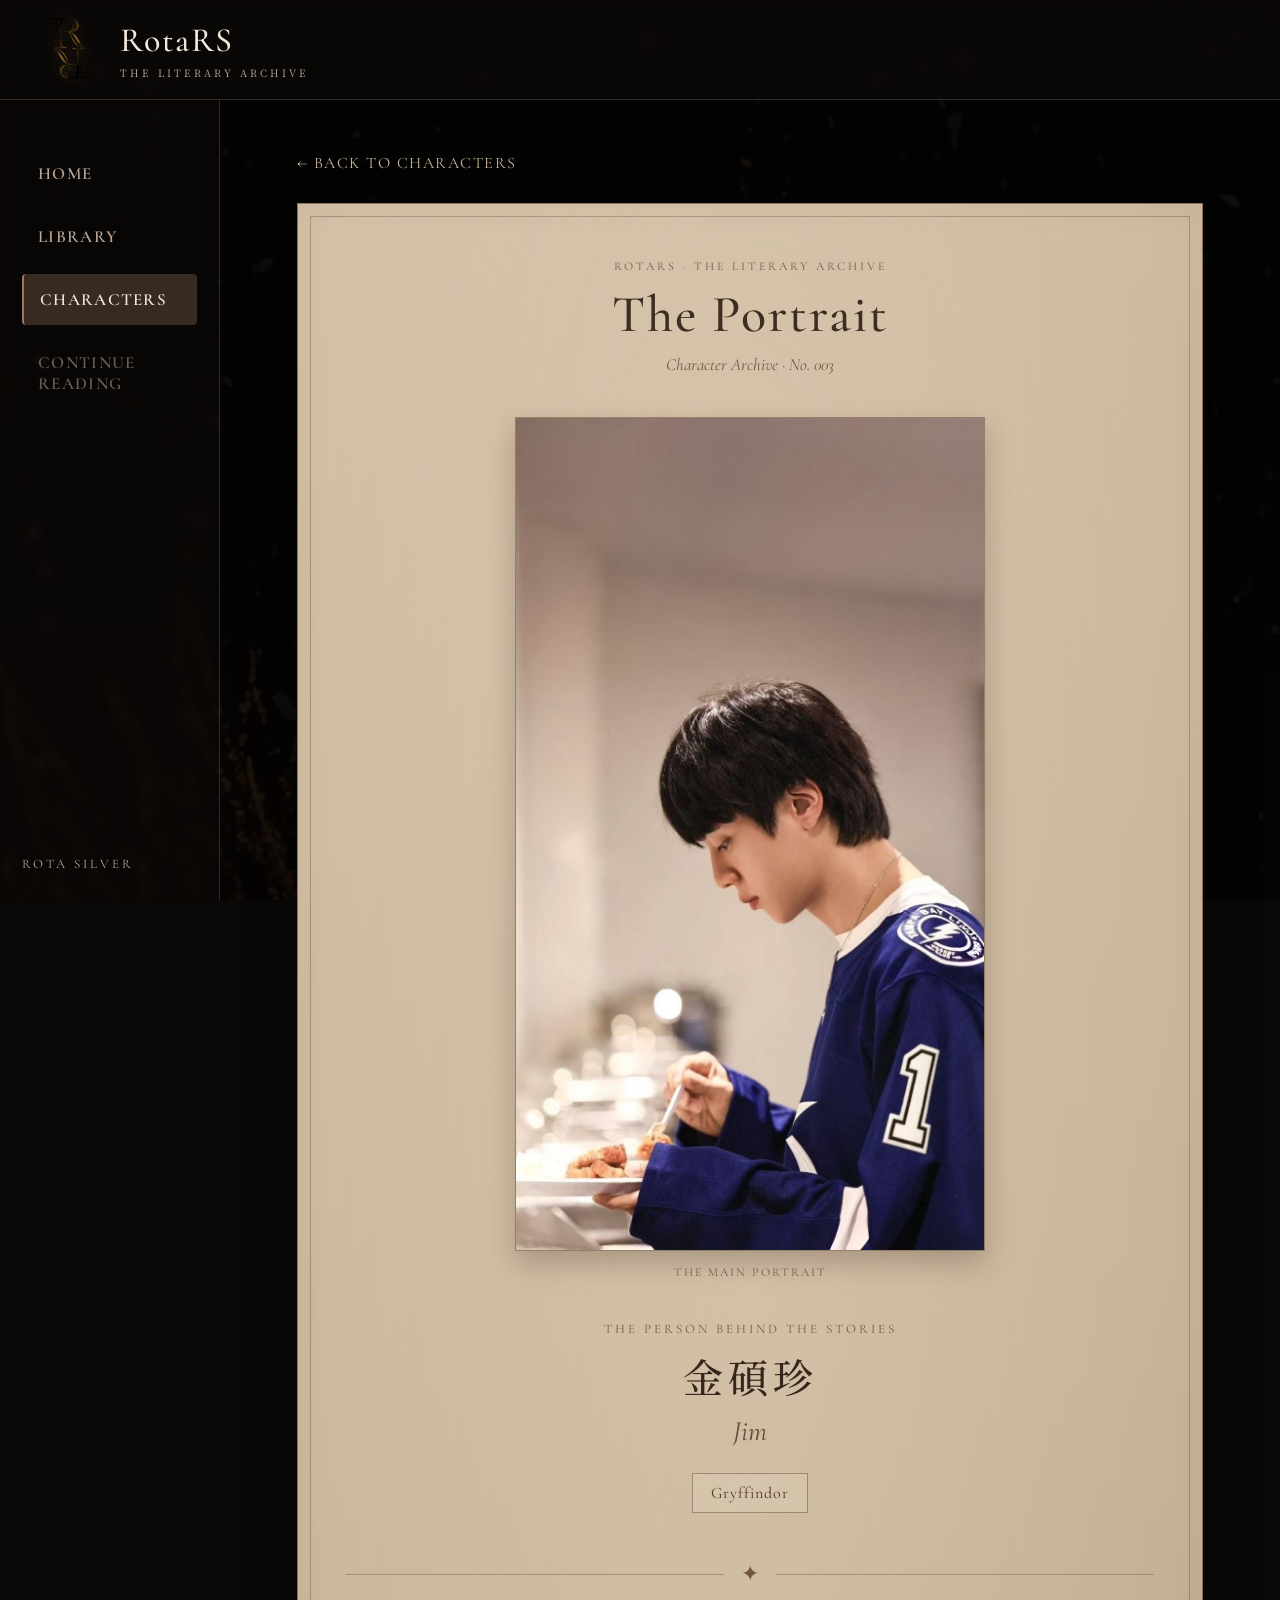
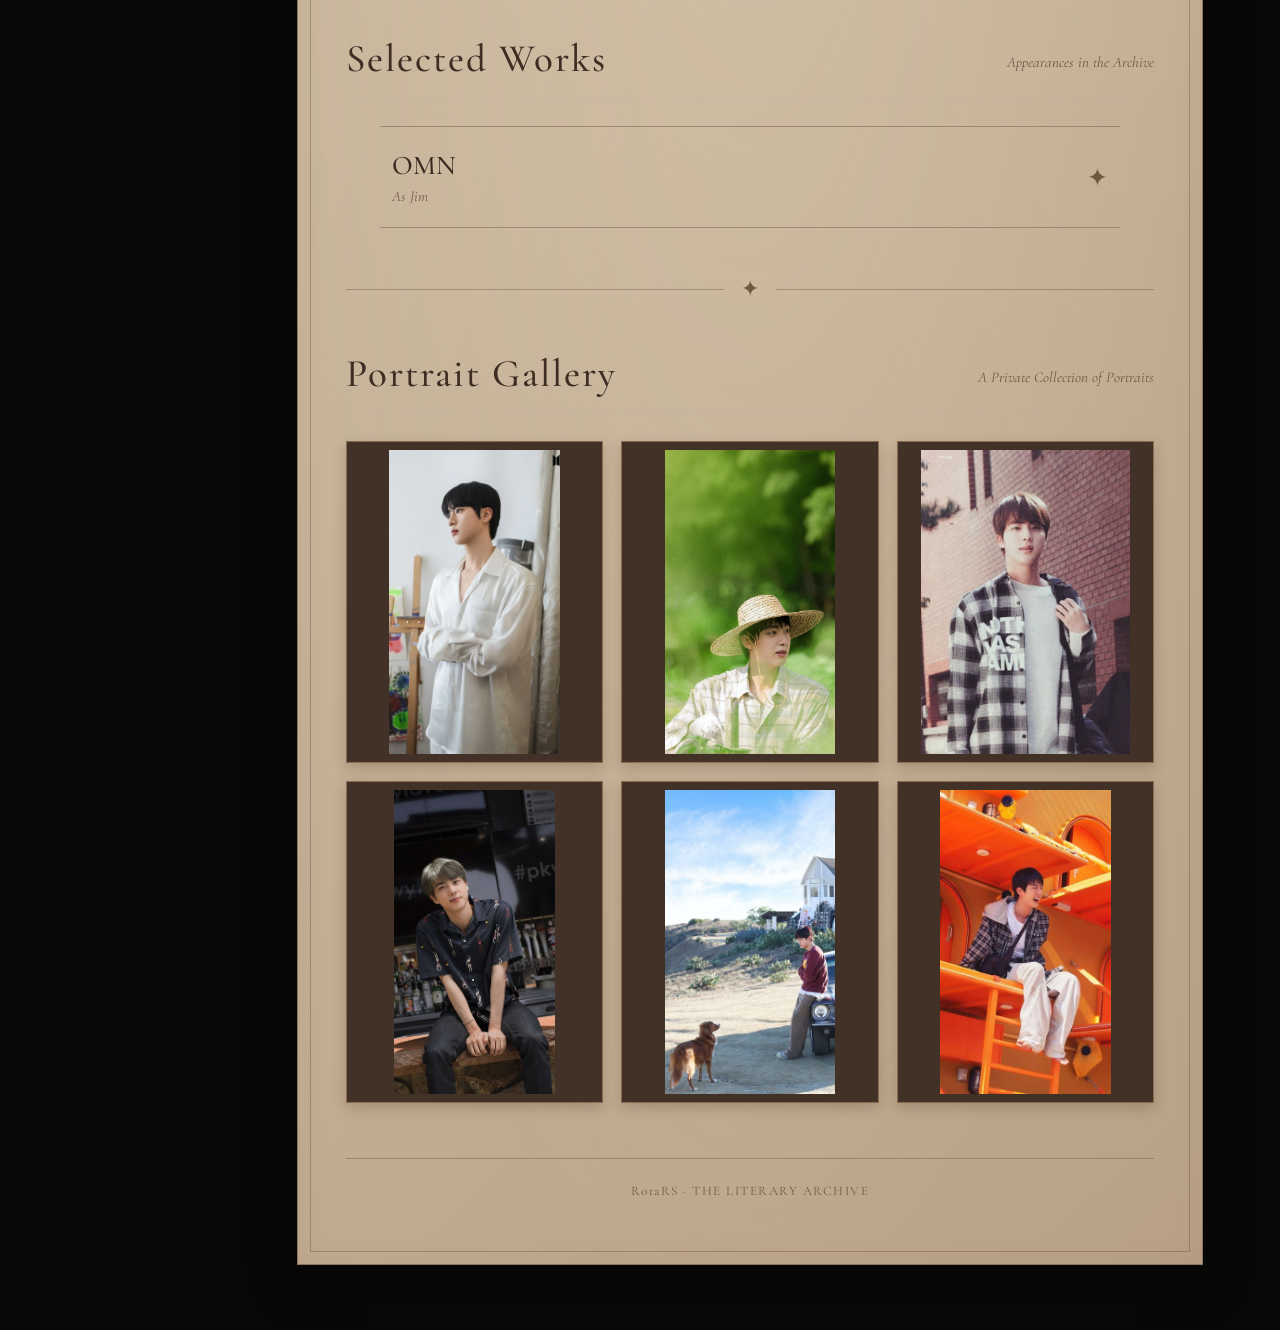
==== character-03.html @ 03298e66 "Create character-03.html" ====
<!DOCTYPE html>
<html lang="zh-Hant">

<head>
  <meta charset="UTF-8">
  <meta name="viewport" content="width=device-width, initial-scale=1.0">

  <meta name="robots" content="noindex, nofollow, noimageindex">

  <title>金碩珍 | RotaRS — The Literary Archive</title>

  <link rel="stylesheet" href="style.css?v=5">

  <style>

    /* =========================================
       RotaRS CHARACTER PROFILE
       第三號人物檔案
       煙燻羊皮紙版本
    ========================================= */

    * {
      box-sizing: border-box;
    }

    .profile-main {
      min-width: 0;
      padding-top: calc(var(--header-height, 100px) + 50px);
      padding-bottom: 65px;
    }

    .profile-back {
      display: inline-flex;
      align-items: center;
      gap: 10px;

      margin-bottom: 30px;

      font-family: "Cormorant Garamond", Georgia, serif;
      font-size: 16px;
      letter-spacing: 1.5px;

      color: #C9B69B;
      text-decoration: none;
    }

    .profile-back:active {
      opacity: 0.65;
    }


    /* =========================================
       煙燻羊皮紙主體
    ========================================= */

    .profile-paper {
      position: relative;
      isolation: isolate;

      min-width: 0;

      padding: 55px 48px 65px;

      background-color: #C7B49A;

      background-image:
        radial-gradient(
          ellipse at 50% 35%,
          rgba(246, 231, 208, 0.22),
          transparent 75%
        ),
        linear-gradient(
          135deg,
          #D3C1A8 0%,
          #C7B49A 52%,
          #B8A187 100%
        );

      border: 1px solid #8C745D;

      box-shadow:
        0 20px 48px rgba(0, 0, 0, 0.34),
        inset 0 0 35px rgba(84, 59, 39, 0.06);
    }

    .profile-paper::before {
      content: "";

      position: absolute;
      inset: 12px;

      border: 1px solid rgba(91, 65, 45, 0.35);

      pointer-events: none;
      z-index: -1;
    }


    /* =========================================
       頁面標題
    ========================================= */

    .profile-heading {
      text-align: center;
      margin-bottom: 42px;
    }

    .profile-overline {
      margin: 0 0 10px;

      font-family: "Cormorant Garamond", Georgia, serif;
      font-size: 12px;
      letter-spacing: 3px;

      color: #725B48;
    }

    .profile-heading h1 {
      margin: 0;

      font-family: "Cormorant Garamond", Georgia, serif;
      font-size: clamp(35px, 5vw, 52px);
      font-weight: 500;
      letter-spacing: 2px;

      color: #3E2D23;
    }

    .profile-number {
      display: block;
      margin-top: 8px;

      font-family: "Cormorant Garamond", Georgia, serif;
      font-size: 17px;
      font-style: italic;

      color: #725B48;
    }


    /* =========================================
       主肖像
       完整顯示，不裁切
    ========================================= */

    .hero-portrait {
      width: min(100%, 470px);
      margin: 0 auto;

      text-align: center;
    }

    .hero-portrait img {
      display: block;

      width: 100%;
      height: auto;

      object-fit: contain;

      border: 1px solid rgba(74, 50, 32, 0.45);

      box-shadow:
        0 12px 26px rgba(50, 31, 19, 0.25);
    }

    .portrait-caption {
      margin-top: 14px;

      font-family: "Cormorant Garamond", Georgia, serif;
      font-size: 12px;
      letter-spacing: 2px;

      color: #725B48;
    }


    /* =========================================
       姓名與人物身分
    ========================================= */

    .identity {
      margin: 42px auto 0;
      max-width: 680px;

      text-align: center;
    }

    .identity-label {
      margin: 0 0 10px;

      font-family: "Cormorant Garamond", Georgia, serif;
      font-size: 13px;
      letter-spacing: 3px;

      color: #725B48;
    }

    .identity-name {
      margin: 0;

      font-family: "Noto Serif TC", serif;
      font-size: clamp(29px, 4vw, 40px);
      font-weight: 500;
      letter-spacing: 5px;

      color: #35251C;
    }

    .identity-english {
      margin: 10px 0 0;

      font-family: "Cormorant Garamond", Georgia, serif;
      font-size: 28px;
      font-style: italic;

      color: #634B38;
    }

    .identity-roles {
      display: flex;
      justify-content: center;
      flex-wrap: wrap;

      gap: 10px;

      margin-top: 25px;
    }

    .identity-role {
      padding: 9px 18px;

      border: 1px solid rgba(91, 65, 45, 0.45);

      font-family: "Cormorant Garamond", Georgia, serif;
      font-size: 16px;
      letter-spacing: 1px;

      color: #4E392B;

      background: rgba(255, 247, 232, 0.1);
    }


    /* =========================================
       分隔線
    ========================================= */

    .ornament-divider {
      display: flex;
      align-items: center;
      justify-content: center;

      gap: 17px;

      margin: 48px 0;
    }

    .ornament-divider::before,
    .ornament-divider::after {
      content: "";

      flex: 1;
      height: 1px;

      background: rgba(91, 65, 45, 0.35);
    }

    .ornament-divider span {
      font-family: "Cormorant Garamond", Georgia, serif;
      font-size: 22px;

      color: #715640;
    }


    /* =========================================
       區塊標題
    ========================================= */

    .section-heading {
      margin-bottom: 25px;
      text-align: center;
    }

    .section-heading h2 {
      margin: 0;

      font-family: "Cormorant Garamond", Georgia, serif;
      font-size: clamp(30px, 4vw, 39px);
      font-weight: 500;

      color: #3E2D23;
    }

    .section-heading p {
      margin: 7px 0 0;

      font-family: "Cormorant Garamond", Georgia, serif;
      font-size: 15px;
      font-style: italic;

      color: #715640;
    }


    /* =========================================
       出演劇本清單
    ========================================= */

    .works-list {
      max-width: 740px;
      margin: 0 auto;

      border-top: 1px solid rgba(91, 65, 45, 0.4);
    }

    .work-item {
      display: flex;
      align-items: center;
      justify-content: space-between;

      gap: 20px;

      padding: 22px 12px;

      border-bottom: 1px solid rgba(91, 65, 45, 0.4);

      text-decoration: none;
      color: inherit;
    }

    .work-item[href]:active {
      background: rgba(91, 65, 45, 0.08);
    }

    .work-info {
      min-width: 0;
    }

    .work-title {
      display: block;

      font-family: "Cormorant Garamond", Georgia, serif;
      font-size: 27px;
      font-weight: 500;

      color: #39291F;
    }

    .work-role {
      display: block;
      margin-top: 5px;

      font-family: "Cormorant Garamond", Georgia, serif;
      font-size: 15px;
      font-style: italic;

      color: #725B48;
    }

    .work-arrow {
      flex-shrink: 0;

      font-family: Georgia, serif;
      font-size: 25px;

      color: #715640;
    }


    /* =========================================
       相冊

       所有縮圖使用相同比例的相框，
       但原圖不會被修改。

       object-fit: contain
       可確保不同尺寸照片完整顯示。

       相框留白使用深咖啡底色，
       避免直式、橫式照片排列凌亂。
    ========================================= */

    .gallery-grid {
      display: grid;

      grid-template-columns:
        repeat(3, minmax(0, 1fr));

      gap: 18px;
    }

    .gallery-item {
      display: flex;
      align-items: center;
      justify-content: center;

      width: 100%;
      min-width: 0;

      aspect-ratio: 4 / 5;

      padding: 8px;

      border: 1px solid #8A6C51;

      background: #423126;

      box-shadow:
        0 5px 13px rgba(57, 36, 22, 0.22);

      cursor: zoom-in;

      -webkit-tap-highlight-color: transparent;

      transition: transform 0.2s ease;
    }

    .gallery-item img {
      display: block;

      width: 100%;
      height: 100%;

      object-fit: contain;
    }

    .gallery-item:active {
      transform: scale(0.975);
    }

    @media (hover: hover) and (pointer: fine) {

      .gallery-item:hover {
        transform: translateY(-3px);
      }

    }


    /* =========================================
       照片放大視窗
    ========================================= */

    .lightbox {
      position: fixed;
      inset: 0;

      z-index: 99999;

      display: none;
      align-items: center;
      justify-content: center;

      padding: 65px 55px;

      background: rgba(12, 9, 7, 0.96);
    }

    .lightbox.open {
      display: flex;
    }

    .lightbox-image {
      display: block;

      max-width: 100%;
      max-height: 100%;

      width: auto;
      height: auto;

      object-fit: contain;

      user-select: none;
      -webkit-user-select: none;
    }

    .lightbox-close,
    .lightbox-prev,
    .lightbox-next {
      position: absolute;

      display: flex;
      align-items: center;
      justify-content: center;

      width: 44px;
      height: 44px;

      padding: 0;

      border: 1px solid rgba(255, 255, 255, 0.35);
      border-radius: 50%;

      background: rgba(35, 25, 19, 0.75);

      color: #F2E9DC;

      font-family: Georgia, serif;
      font-size: 27px;

      cursor: pointer;

      -webkit-tap-highlight-color: transparent;
    }

    .lightbox-close {
      top: max(18px, env(safe-area-inset-top));
      right: 18px;
    }

    .lightbox-prev {
      left: 8px;
      top: 50%;
      transform: translateY(-50%);
    }

    .lightbox-next {
      right: 8px;
      top: 50%;
      transform: translateY(-50%);
    }

    .lightbox-counter {
      position: absolute;

      bottom: max(18px, env(safe-area-inset-bottom));

      left: 50%;
      transform: translateX(-50%);

      font-family: "Cormorant Garamond", Georgia, serif;
      font-size: 17px;
      letter-spacing: 2px;

      color: #E7D9C5;
    }


    /* =========================================
       頁尾
    ========================================= */

    .profile-footer {
      margin-top: 55px;
      padding-top: 24px;

      border-top: 1px solid rgba(91, 65, 45, 0.35);

      text-align: center;

      font-family: "Cormorant Garamond", Georgia, serif;
      font-size: 13px;
      letter-spacing: 1.5px;

      color: #725B48;
    }


    /* =========================================
       iPad / 中型平板
    ========================================= */

    @media (min-width: 701px) and (max-width: 1100px) {

      .profile-paper {
        padding: 44px 32px 55px;
      }

      .gallery-grid {
        gap: 14px;
      }

    }


    /* =========================================
       手機
    ========================================= */

    @media (max-width: 700px) {

      .profile-main {
        padding-top:
          calc(var(--header-height, 100px) + 30px);

        padding-bottom: 110px;
      }

      .profile-paper {
        padding: 35px 20px 42px;
      }

      .profile-paper::before {
        inset: 8px;
      }

      .profile-heading {
        margin-bottom: 28px;
      }

      .profile-overline {
        font-size: 10px;
        letter-spacing: 1.5px;
      }

      .hero-portrait {
        width: 100%;
      }

      .identity {
        margin-top: 30px;
      }

      .identity-name {
        font-size: 30px;
        letter-spacing: 3px;
      }

      .identity-english {
        font-size: 25px;
      }

      .identity-role {
        padding: 8px 12px;
        font-size: 15px;
      }

      .ornament-divider {
        margin: 36px 0;
      }

      .work-title {
        font-size: 24px;
      }

      .gallery-grid {
        grid-template-columns:
          repeat(2, minmax(0, 1fr));

        gap: 12px;
      }

      .gallery-item {
        padding: 5px;
      }

      .lightbox {
        padding: 65px 45px;
      }

      .lightbox-prev {
        left: 4px;
      }

      .lightbox-next {
        right: 4px;
      }

    }

    @media (prefers-reduced-motion: reduce) {

      .gallery-item {
        transition: none;
      }

    }

  </style>

</head>


<body class="characters-page">

  <div class="site">

    <!-- =========================================
         頂部品牌
    ========================================= -->

    <header class="site-header">

      <a href="home.html" class="brand">

        <img
          src="images/IMG_1497.png"
          alt="RotaRS Logo"
          class="brand-logo"
        >

        <div class="brand-text">

          <span class="brand-name">
            RotaRS
          </span>

          <span class="brand-subtitle">
            THE LITERARY ARCHIVE
          </span>

        </div>

      </a>

    </header>


    <!-- =========================================
         左側導覽列
    ========================================= -->

    <aside class="sidebar">

      <nav
        class="sidebar-nav"
        aria-label="Main Navigation"
      >

        <a href="home.html" class="nav-link">
          HOME
        </a>

        <a href="library.html" class="nav-link">
          LIBRARY
        </a>

        <a
          href="characters.html"
          class="nav-link active"
        >
          CHARACTERS
        </a>

        <span class="nav-link nav-disabled">
          CONTINUE READING
        </span>

      </nav>

      <div class="sidebar-footer">
        ROTA SILVER
      </div>

    </aside>


    <!-- =========================================
         人物個人頁
    ========================================= -->

    <main class="main-content profile-main">

      <a href="characters.html" class="profile-back">
        ← BACK TO CHARACTERS
      </a>


      <article class="profile-paper">

        <!-- =====================================
             頂部檔案標題
        ===================================== -->

        <div class="profile-heading">

          <p class="profile-overline">
            ROTARS · THE LITERARY ARCHIVE
          </p>

          <h1>The Portrait</h1>

          <span class="profile-number">
            Character Archive · No. 003
          </span>

        </div>


        <!-- =====================================
             ★ 主照片 ★

             要更換主照片：
             修改下方 img 的 src 即可。
        ===================================== -->

        <figure class="hero-portrait">

          <img
            src="images/IMG_1520.jpeg"
            alt="金碩珍主肖像"
          >

          <figcaption class="portrait-caption">
            THE MAIN PORTRAIT
          </figcaption>

        </figure>


        <!-- =====================================
             人物姓名與身分
        ===================================== -->

        <section class="identity">

          <p class="identity-label">
            THE PERSON BEHIND THE STORIES
          </p>

          <!-- ★ 真實姓名 ★ -->

          <h2 class="identity-name">
            金碩珍
          </h2>

          <!-- ★ 劇中英文名字 ★ -->

          <p class="identity-english">
            Jim
          </p>


          <!-- =================================
               ★ 人物身分標籤 ★

               目前：
               Gryffindor

               未來新增其他身分，
               複製這一行：

               <span class="identity-role">新身分</span>

               貼在 identity-roles 裡面即可。

               例如：
               Auror
               Professor
               Healer

               以上只是新增方式範例，
               不代表這個角色已有這些設定。
          ================================= -->

          <div class="identity-roles">

            <span class="identity-role">
              Gryffindor
            </span>

          </div>

        </section>


        <div class="ornament-divider">
          <span>✦</span>
        </div>


        <!-- =====================================
             出演劇本
        ===================================== -->

        <section class="works-section">

          <div class="section-heading">

            <h2>Selected Works</h2>

            <p>
              Appearances in the Archive
            </p>

          </div>


          <div class="works-list">


            <!-- =================================
                 ★ 出演劇本 01 ★

                 劇本名稱：OMN

                 目前沒有提供小說頁網址，
                 所以暫時不設定點擊連結。
            ================================= -->

            <div class="work-item">

              <div class="work-info">

                <span class="work-title">
                  OMN
                </span>

                <span class="work-role">
                  As Jim
                </span>

              </div>

              <span class="work-arrow">
                ✦
              </span>

            </div>


            <!-- =================================
                 ★★★ 未來新增出演劇本 ★★★

                 請在這裡新增。

                 複製下面這整組語法：

                 <div class="work-item">

                   <div class="work-info">

                     <span class="work-title">
                       新劇本名稱
                     </span>

                     <span class="work-role">
                       As 新角色名字
                     </span>

                   </div>

                   <span class="work-arrow">
                     ✦
                   </span>

                 </div>


                 ★ 如果未來劇本有自己的網頁：

                 把最外層的

                 <div class="work-item">

                 改成

                 <a href="novel.html" class="work-item">

                 並將對應結尾

                 </div>

                 改成

                 </a>

                 其中 novel.html 換成實際劇本網址。

                 ★ 每新增一部劇本，
                   就複製一組放在這裡。

            ================================= -->


          </div>

        </section>


        <div class="ornament-divider">
          <span>✦</span>
        </div>


        <!-- =====================================
             其他照片相冊
        ===================================== -->

        <section class="gallery-section">

          <div class="section-heading">

            <h2>Portrait Gallery</h2>

            <p>
              A Private Collection of Portraits
            </p>

          </div>


          <!-- =================================
               ★ 相冊照片區 ★

               不同尺寸照片會自動放進
               統一比例的相框。

               點擊照片可查看完整原圖。
          ================================= -->

          <div class="gallery-grid" id="portraitGallery">


            <!-- 相冊照片 01 -->

            <button
              class="gallery-item"
              type="button"
              aria-label="查看照片 1"
              data-full="images/IMG_1519.jpeg"
            >
              <img
                src="images/IMG_1519.jpeg"
                alt="金碩珍相冊照片 1"
                loading="lazy"
              >
            </button>


            <!-- 相冊照片 02 -->

            <button
              class="gallery-item"
              type="button"
              aria-label="查看照片 2"
              data-full="images/IMG_1521.jpeg"
            >
              <img
                src="images/IMG_1521.jpeg"
                alt="金碩珍相冊照片 2"
                loading="lazy"
              >
            </button>


            <!-- 相冊照片 03 -->

            <button
              class="gallery-item"
              type="button"
              aria-label="查看照片 3"
              data-full="images/IMG_1522.jpeg"
            >
              <img
                src="images/IMG_1522.jpeg"
                alt="金碩珍相冊照片 3"
                loading="lazy"
              >
            </button>


            <!-- 相冊照片 04 -->

            <button
              class="gallery-item"
              type="button"
              aria-label="查看照片 4"
              data-full="images/IMG_1523.jpeg"
            >
              <img
                src="images/IMG_1523.jpeg"
                alt="金碩珍相冊照片 4"
                loading="lazy"
              >
            </button>


            <!-- 相冊照片 05 -->

            <button
              class="gallery-item"
              type="button"
              aria-label="查看照片 5"
              data-full="images/IMG_1524.jpeg"
            >
              <img
                src="images/IMG_1524.jpeg"
                alt="金碩珍相冊照片 5"
                loading="lazy"
              >
            </button>


            <!-- 相冊照片 06 -->

            <button
              class="gallery-item"
              type="button"
              aria-label="查看照片 6"
              data-full="images/IMG_1525.jpeg"
            >
              <img
                src="images/IMG_1525.jpeg"
                alt="金碩珍相冊照片 6"
                loading="lazy"
              >
            </button>


            <!-- =================================
                 ★★★ 未來新增相冊照片 ★★★

                 複製以下整組：

                 <button
                   class="gallery-item"
                   type="button"
                   aria-label="查看新照片"
                   data-full="images/新照片.jpeg"
                 >
                   <img
                     src="images/新照片.jpeg"
                     alt="新照片"
                     loading="lazy"
                   >
                 </button>

                 ★ 記得修改兩個地方：

                 1. data-full="..."
                 2. img src="..."

                 兩者填入相同圖片路徑。

                 不需要修改 JavaScript。
            ================================= -->


          </div>

        </section>


        <!-- =====================================
             頁尾
        ===================================== -->

        <footer class="profile-footer">

          RotaRS · THE LITERARY ARCHIVE

        </footer>

      </article>

    </main>

  </div>


  <!-- =========================================
       相冊放大視窗

       點擊縮圖開啟
       點擊 X 關閉
       左右箭頭切換
       手機 / iPad 可左右滑動
       鍵盤可使用 Esc、左右方向鍵
  ========================================= -->

  <div
    class="lightbox"
    id="lightbox"
    role="dialog"
    aria-modal="true"
    aria-label="照片檢視器"
    aria-hidden="true"
  >

    <button
      class="lightbox-close"
      id="lightboxClose"
      type="button"
      aria-label="關閉照片"
    >
      ×
    </button>

    <button
      class="lightbox-prev"
      id="lightboxPrev"
      type="button"
      aria-label="上一張照片"
    >
      ‹
    </button>

    <img
      class="lightbox-image"
      id="lightboxImage"
      alt="放大的相冊照片"
    >

    <button
      class="lightbox-next"
      id="lightboxNext"
      type="button"
      aria-label="下一張照片"
    >
      ›
    </button>

    <span
      class="lightbox-counter"
      id="lightboxCounter"
      aria-live="polite"
    ></span>

  </div>


  <script>

    /* =========================================
       相冊互動功能
       不需要因新增照片而修改這段
    ========================================= */

    (function () {

      const gallery = document.getElementById(
        "portraitGallery"
      );

      const lightbox = document.getElementById(
        "lightbox"
      );

      const lightboxImage = document.getElementById(
        "lightboxImage"
      );

      const closeButton = document.getElementById(
        "lightboxClose"
      );

      const prevButton = document.getElementById(
        "lightboxPrev"
      );

      const nextButton = document.getElementById(
        "lightboxNext"
      );

      const counter = document.getElementById(
        "lightboxCounter"
      );

      const items = Array.from(
        gallery.querySelectorAll(".gallery-item")
      );

      let currentIndex = 0;

      let previousFocus = null;

      let touchStartX = 0;
      let touchStartY = 0;


      function showPhoto(index) {

        if (!items.length) return;

        currentIndex = (
          index + items.length
        ) % items.length;

        const item = items[currentIndex];

        const photo = item.querySelector("img");

        lightboxImage.src = item.dataset.full;

        lightboxImage.alt = photo
          ? photo.alt
          : "相冊照片";

        counter.textContent =
          (currentIndex + 1) +
          " / " +
          items.length;

      }


      function openLightbox(index) {

        previousFocus = document.activeElement;

        showPhoto(index);

        lightbox.classList.add("open");

        lightbox.setAttribute(
          "aria-hidden",
          "false"
        );

        document.body.style.overflow = "hidden";

        closeButton.focus();

      }


      function closeLightbox() {

        lightbox.classList.remove("open");

        lightbox.setAttribute(
          "aria-hidden",
          "true"
        );

        document.body.style.overflow = "";

        lightboxImage.removeAttribute("src");

        if (previousFocus) {
          previousFocus.focus();
        }

      }


      function nextPhoto() {
        showPhoto(currentIndex + 1);
      }


      function prevPhoto() {
        showPhoto(currentIndex - 1);
      }


      items.forEach(function (item, index) {

        item.addEventListener("click", function () {
          openLightbox(index);
        });

      });


      closeButton.addEventListener(
        "click",
        closeLightbox
      );

      nextButton.addEventListener(
        "click",
        nextPhoto
      );

      prevButton.addEventListener(
        "click",
        prevPhoto
      );


      lightbox.addEventListener(
        "click",
        function (event) {

          if (event.target === lightbox) {
            closeLightbox();
          }

        }
      );


      document.addEventListener(
        "keydown",
        function (event) {

          if (!lightbox.classList.contains("open")) {
            return;
          }

          if (event.key === "Escape") {
            closeLightbox();
          }

          if (event.key === "ArrowRight") {
            nextPhoto();
          }

          if (event.key === "ArrowLeft") {
            prevPhoto();
          }

          if (event.key === "Tab") {

            const controls = [
              closeButton,
              prevButton,
              nextButton
            ];

            const first = controls[0];
            const last = controls[controls.length - 1];

            if (
              event.shiftKey &&
              document.activeElement === first
            ) {
              event.preventDefault();
              last.focus();
            }

            if (
              !event.shiftKey &&
              document.activeElement === last
            ) {
              event.preventDefault();
              first.focus();
            }

          }

        }
      );


      /* 手機與 iPad 左右滑動 */

      lightbox.addEventListener(
        "touchstart",
        function (event) {

          if (!event.touches.length) return;

          touchStartX = event.touches[0].clientX;
          touchStartY = event.touches[0].clientY;

        },
        { passive: true }
      );


      lightbox.addEventListener(
        "touchend",
        function (event) {

          if (!event.changedTouches.length) return;

          const endX = event.changedTouches[0].clientX;
          const endY = event.changedTouches[0].clientY;

          const deltaX = endX - touchStartX;
          const deltaY = endY - touchStartY;

          if (
            Math.abs(deltaX) > 55 &&
            Math.abs(deltaX) > Math.abs(deltaY)
          ) {

            if (deltaX < 0) {
              nextPhoto();
            } else {
              prevPhoto();
            }

          }

        },
        { passive: true }
      );

    })();

  </script>

</body>
</html>
---- style.css ----
@charset "UTF-8";

@import url('https://fonts.googleapis.com/css2?family=Cormorant+Garamond:wght@400;500;600&family=Noto+Serif+TC:wght@400;500;600&display=swap');

/* =========================
   RotaRS — THE LITERARY ARCHIVE
   ESPRESSO LIBRARY
========================= */

:root {
  --espresso: #211D1B;
  --coffee: #38302B;
  --accent: #9B7660;
  --ivory: #F2E9DC;
  --muted: #B9A899;
  --silver: #C5C4C2;
  --line: rgba(185,168,153,0.22);

  --header-height: 100px;
  --sidebar-width: 220px;
}

/* =========================
   基本設定
========================= */

* {
  box-sizing: border-box;
}

html {
  scroll-behavior: smooth;
}

body {
  margin: 0;
  min-height: 100vh;

  color: var(--ivory);

  font-family:
    "Noto Serif TC",
    Georgia,
    serif;

  background-color: #090807;

  background-image:
    linear-gradient(
      rgba(15,11,9,0.20),
      rgba(15,11,9,0.32)
    ),
    url("images/IMG_1496.png");

  background-size: cover;
  background-position: center;
  background-repeat: no-repeat;
  background-attachment: fixed;
}

a {
  color: inherit;
  text-decoration: none;
}

.site {
  min-height: 100vh;
}

/* =========================
   頂部品牌區
========================= */

.site-header {
  position: fixed;

  top: 0;
  left: 0;
  right: 0;

  height: var(--header-height);
  z-index: 100;

  display: flex;
  align-items: center;

  padding: 0 38px;

  background: rgba(20,15,12,0.42);

  border-bottom: 1px solid var(--line);

  backdrop-filter: blur(8px);
  -webkit-backdrop-filter: blur(8px);
}

.brand {
  display: flex;
  align-items: center;
  gap: 18px;
}

.brand-logo {
  display: block;

  width: 64px;
  height: 84px;

  object-fit: contain;

  filter:
    drop-shadow(
      0 0 8px rgba(185,145,90,0.18)
    );
}

.brand-text {
  display: flex;
  flex-direction: column;
  gap: 4px;
}

.brand-name {
  font-family:
    "Cormorant Garamond",
    Georgia,
    serif;

  font-size: 34px;
  font-weight: 500;
  letter-spacing: 2px;
}

.brand-subtitle {
  font-size: 10px;
  letter-spacing: 3px;
  color: var(--muted);
}

/* =========================
   左側導覽列
========================= */

.sidebar {
  position: fixed;

  top: var(--header-height);
  left: 0;
  bottom: 0;

  width: var(--sidebar-width);
  z-index: 50;

  display: flex;
  flex-direction: column;
  justify-content: space-between;

  padding: 48px 22px 28px;

  background: rgba(20,15,12,0.32);

  border-right: 1px solid var(--line);

  backdrop-filter: blur(5px);
  -webkit-backdrop-filter: blur(5px);
}

.sidebar-nav {
  display: flex;
  flex-direction: column;
  gap: 12px;
}

.nav-link {
  display: block;

  padding: 15px 16px;
  border-radius: 4px;

  font-family:
    "Cormorant Garamond",
    Georgia,
    serif;

  font-size: 17px;
  font-weight: 600;
  letter-spacing: 1.3px;

  color: var(--muted);

  transition:
    color 0.25s ease,
    background 0.25s ease;
}

a.nav-link:hover {
  color: var(--ivory);
  background: rgba(155,118,96,0.20);
}

.nav-link.active {
  color: var(--ivory);
  background: rgba(155,118,96,0.32);
  border-left: 2px solid var(--accent);
}

.nav-disabled {
  opacity: 0.55;
  cursor: default;
}

.sidebar-footer {
  font-family:
    "Cormorant Garamond",
    Georgia,
    serif;

  font-size: 13px;
  letter-spacing: 3px;
  color: var(--muted);
}

/* =========================
   共用主要內容
========================= */

.main-content {
  margin-left: var(--sidebar-width);

  min-height: 100vh;

  padding:
    calc(var(--header-height) + 50px)
    6%
    80px;
}

/* =========================
   HOME
========================= */

.home-main {
  position: relative;

  display: flex;
  align-items: center;
  justify-content: center;

  min-height: 100vh;

  padding:
    calc(var(--header-height) + 25px)
    6%
    75px;
}

.home-hero {
  width: 100%;
  max-width: 720px;

  display: flex;
  flex-direction: column;
  align-items: center;

  text-align: center;
  padding: 20px 15px 35px;

  animation: homeFadeIn 1.2s ease both;
}

.home-hero-logo {
  display: block;

  width: 150px;
  height: 175px;
  max-width: 150px;

  object-fit: contain;
  flex: 0 0 auto;

  margin-bottom: 14px;

  filter:
    drop-shadow(
      0 0 12px rgba(190,155,115,0.16)
    );
}

.home-title {
  margin: 0;

  font-family:
    "Cormorant Garamond",
    Georgia,
    serif;

  font-size: clamp(54px,7vw,88px);
  font-weight: 500;

  letter-spacing: 4px;
  line-height: 1.1;

  color: var(--ivory);
}

.home-subtitle {
  margin: 15px 0 0;

  font-family:
    "Cormorant Garamond",
    Georgia,
    serif;

  font-size: 16px;
  letter-spacing: 5px;
  color: var(--silver);
}

.home-divider {
  width: 58px;
  height: 1px;

  margin: 34px 0 27px;
  background: var(--accent);
}

.home-quote {
  margin: 0;

  font-family:
    "Cormorant Garamond",
    Georgia,
    serif;

  font-size: clamp(21px,3vw,29px);
  font-style: italic;

  letter-spacing: 1px;
  line-height: 1.5;

  color: #DCCFC2;
}

.home-enter {
  display: inline-flex;
  align-items: center;
  justify-content: center;

  gap: 18px;

  margin-top: 42px;
  padding: 15px 26px;

  border: 1px solid rgba(185,168,153,0.65);
  border-radius: 3px;

  background: rgba(33,29,27,0.30);

  font-family:
    "Cormorant Garamond",
    Georgia,
    serif;

  font-size: 15px;
  font-weight: 600;
  letter-spacing: 2px;

  color: var(--ivory);

  transition:
    background 0.3s ease,
    border-color 0.3s ease,
    transform 0.3s ease;
}

.home-enter:hover {
  background: rgba(155,118,96,0.35);
  border-color: var(--muted);
  transform: translateY(-2px);
}

.home-enter:focus-visible {
  outline: 2px solid var(--ivory);
  outline-offset: 4px;
}

.home-footer {
  position: absolute;

  bottom: 24px;
  left: 0;
  right: 0;

  text-align: center;

  font-family:
    "Cormorant Garamond",
    Georgia,
    serif;

  font-size: 13px;
  letter-spacing: 2px;
  color: var(--muted);
}

@keyframes homeFadeIn {
  from {
    opacity: 0;
    transform: translateY(15px);
  }

  to {
    opacity: 1;
    transform: translateY(0);
  }
}

/* =========================
   LIBRARY
========================= */

.library-main {
  padding-top: calc(var(--header-height) + 65px);
  padding-bottom: 55px;
}

.library-intro {
  margin-bottom: 70px;
}

.library-eyebrow,
.characters-eyebrow {
  margin: 0 0 16px;

  font-family:
    "Cormorant Garamond",
    Georgia,
    serif;

  font-size: 15px;
  letter-spacing: 4px;
  color: var(--muted);
}

.library-intro h1,
.characters-intro h1 {
  margin: 0;

  font-family:
    "Cormorant Garamond",
    Georgia,
    serif;

  font-size: clamp(48px,6vw,76px);
  font-weight: 500;

  letter-spacing: 2px;
  line-height: 1.1;

  color: var(--ivory);
}

.library-description,
.characters-description {
  margin: 20px 0 0;

  font-family:
    "Cormorant Garamond",
    Georgia,
    serif;

  font-size: 21px;
  letter-spacing: 0.8px;
  line-height: 1.6;

  color: var(--muted);
}

.collection {
  margin-bottom: 95px;
}

.section-heading,
.cast-heading {
  display: flex;
  align-items: center;
  justify-content: space-between;

  gap: 20px;

  margin-bottom: 30px;
  padding-bottom: 18px;

  border-bottom: 1px solid var(--line);
}

.section-heading h2,
.cast-heading h2 {
  margin: 0;

  font-family:
    "Cormorant Garamond",
    Georgia,
    serif;

  font-size: 27px;
  font-weight: 500;
  letter-spacing: 2px;

  color: var(--ivory);
}

.section-heading span,
.cast-heading span {
  font-family:
    "Cormorant Garamond",
    Georgia,
    serif;

  font-size: 14px;
  letter-spacing: 2px;

  color: var(--muted);
}

/* 小說封面牆 */

.book-grid {
  display: grid;

  grid-template-columns:
    repeat(4,minmax(0,1fr));

  gap: 28px;
}

.book-card {
  min-width: 0;
}

.book-cover {
  position: relative;

  width: 100%;
  aspect-ratio: 2 / 3;

  overflow: hidden;
  border-radius: 5px;

  transition:
    transform 0.3s ease,
    box-shadow 0.3s ease;
}

.book-cover img {
  display: block;

  width: 100%;
  height: 100%;

  object-fit: cover;
}

.book-card:hover .book-cover {
  transform: translateY(-5px);

  box-shadow:
    0 15px 30px rgba(0,0,0,0.35);
}

.book-placeholder {
  display: flex;
  align-items: center;
  justify-content: center;

  background:
    linear-gradient(
      145deg,
      rgba(56,48,43,0.78),
      rgba(25,20,17,0.72)
    );

  border: 1px solid rgba(185,168,153,0.35);
}

.book-placeholder::before {
  content: "";

  position: absolute;
  inset: 9px;

  border: 1px solid rgba(185,168,153,0.12);

  pointer-events: none;
}

.book-placeholder span {
  font-family:
    "Cormorant Garamond",
    Georgia,
    serif;

  font-size: 15px;
  letter-spacing: 2px;

  color: var(--muted);
}

.book-info {
  padding-top: 17px;
}

.book-info h3 {
  margin: 0;

  font-family:
    "Cormorant Garamond",
    Georgia,
    serif;

  font-size: 20px;
  font-weight: 500;

  letter-spacing: 1px;
  line-height: 1.3;

  color: var(--ivory);
}

.book-info p {
  margin: 8px 0 0;

  font-family:
    "Cormorant Garamond",
    Georgia,
    serif;

  font-size: 13px;
  letter-spacing: 1.5px;

  color: var(--muted);
}

.library-footer,
.characters-footer {
  display: flex;
  justify-content: space-between;

  gap: 20px;

  padding-top: 25px;
  border-top: 1px solid var(--line);

  font-family:
    "Cormorant Garamond",
    Georgia,
    serif;

  font-size: 14px;
  letter-spacing: 1px;

  color: var(--muted);
}

/* =========================
   CHARACTERS
   純人物照片牆
========================= */

.characters-main {
  padding-top: calc(var(--header-height) + 65px);
  padding-bottom: 55px;
}

.characters-intro {
  margin-bottom: 70px;
}

.cast-collection {
  margin-bottom: 95px;
}

/* 電腦四欄 */

.cast-grid {
  display: grid;

  grid-template-columns:
    repeat(4,minmax(0,1fr));

  gap: 28px;
}

.cast-card {
  display: block;
  min-width: 0;

  text-decoration: none;
}

/* 純照片，不顯示姓名 */

.cast-photo {
  position: relative;

  width: 100%;
  aspect-ratio: 3 / 4;

  overflow: hidden;

  border-radius: 4px;
  border: 1px solid rgba(185,168,153,0.30);

  background: rgba(56,48,43,0.45);

  transition:
    transform 0.3s ease,
    border-color 0.3s ease,
    box-shadow 0.3s ease;
}

/* 未上傳照片時的空白框 */

.cast-placeholder {
  background:
    linear-gradient(
      145deg,
      rgba(56,48,43,0.70),
      rgba(25,20,17,0.72)
    );
}

/* 正式人物照片 */

.cast-photo img {
  display: block;

  width: 100%;
  height: 100%;

  object-fit: cover;
  object-position: center;
}

/* 只有可點擊的人物卡片才顯示互動 */

a.cast-card:hover .cast-photo {
  transform: translateY(-5px) scale(1.01);

  border-color: var(--accent);

  box-shadow:
    0 15px 30px rgba(0,0,0,0.35);
}

a.cast-card:focus-visible {
  outline: 2px solid var(--ivory);
  outline-offset: 5px;
}

/* =========================
   平板
========================= */

@media (max-width: 1100px) {

  :root {
    --sidebar-width: 190px;
  }

  .site-header {
    padding: 0 26px;
  }

  .book-grid,
  .cast-grid {
    grid-template-columns:
      repeat(3,minmax(0,1fr));

    gap: 22px;
  }

}

/* =========================
   手機
========================= */

@media (max-width: 700px) {

  :root {
    --header-height: 78px;
    --sidebar-width: 0px;
  }

  .site-header {
    padding: 0 16px;
  }

  .brand {
    gap: 12px;
  }

  .brand-logo {
    width: 46px;
    height: 62px;
  }

  .brand-name {
    font-size: 27px;
  }

  .brand-subtitle {
    font-size: 8px;
    letter-spacing: 2px;
  }

  /* 底部導覽 */

  .sidebar {
    top: auto;
    right: 0;
    bottom: 0;

    width: 100%;
    height: calc(
      68px + env(safe-area-inset-bottom)
    );

    padding:
      0 8px env(safe-area-inset-bottom);

    z-index: 100;

    background: rgba(20,15,12,0.94);

    border-right: none;
    border-top: 1px solid var(--line);

    backdrop-filter: blur(12px);
    -webkit-backdrop-filter: blur(12px);
  }

  .sidebar-nav {
    height: 68px;

    flex-direction: row;
    align-items: center;
    justify-content: space-around;

    gap: 3px;
  }

  .nav-link {
    padding: 11px 5px;

    font-size: 12px;
    letter-spacing: 0.2px;

    text-align: center;
  }

  .nav-link.active {
    border-left: none;
    border-bottom: 2px solid var(--accent);
  }

  .sidebar-footer {
    display: none;
  }

  .main-content {
    margin-left: 0;

    padding:
      calc(var(--header-height) + 35px)
      20px
      115px;
  }

  /* HOME */

  .home-main {
    min-height: 100svh;

    padding:
      calc(var(--header-height) + 25px)
      20px
      125px;
  }

  .home-hero {
    padding: 15px 0 30px;
  }

  .home-hero-logo {
    width: 120px;
    height: 145px;
    max-width: 120px;
  }

  .home-title {
    font-size: 56px;
    letter-spacing: 3px;
  }

  .home-subtitle {
    font-size: 12px;
    letter-spacing: 3px;
  }

  .home-divider {
    margin: 28px 0 22px;
  }

  .home-quote {
    font-size: 22px;
  }

  .home-enter {
    margin-top: 35px;

    padding: 14px 19px;
    font-size: 13px;
  }

  .home-footer {
    bottom: calc(
      82px + env(safe-area-inset-bottom)
    );

    font-size: 11px;
  }

  /* LIBRARY 與 CHARACTERS */

  .library-main,
  .characters-main {
    padding-top: calc(var(--header-height) + 40px);
    padding-bottom: 115px;
  }

  .library-intro,
  .characters-intro {
    margin-bottom: 48px;
  }

  .library-eyebrow,
  .characters-eyebrow {
    font-size: 12px;
    letter-spacing: 2px;
  }

  .library-intro h1,
  .characters-intro h1 {
    font-size: 48px;
  }

  .library-description,
  .characters-description {
    font-size: 18px;
  }

  .section-heading,
  .cast-heading {
    margin-bottom: 24px;
    gap: 10px;
  }

  .section-heading h2,
  .cast-heading h2 {
    font-size: 22px;
  }

  .section-heading span,
  .cast-heading span {
    font-size: 11px;
    letter-spacing: 1px;
  }

  /* 手機兩欄 */

  .book-grid,
  .cast-grid {
    grid-template-columns:
      repeat(2,minmax(0,1fr));

    gap: 18px;
  }

  .book-info {
    padding-top: 12px;
  }

  .book-info h3 {
    font-size: 17px;
  }

  .book-info p {
    font-size: 11px;
  }

  .collection,
  .cast-collection {
    margin-bottom: 65px;
  }

  .library-footer,
  .characters-footer {
    flex-direction: column;
    gap: 8px;

    font-size: 12px;
  }

  body {
    background-attachment: scroll;
    background-position: center top;
  }

}

/* =========================
   減少動畫偏好
========================= */

@media (prefers-reduced-motion: reduce) {

  html {
    scroll-behavior: auto;
  }

  .home-hero {
    animation: none;
  }

  .home-enter,
  .nav-link,
  .book-cover,
  .cast-photo {
    transition: none;
  }

}
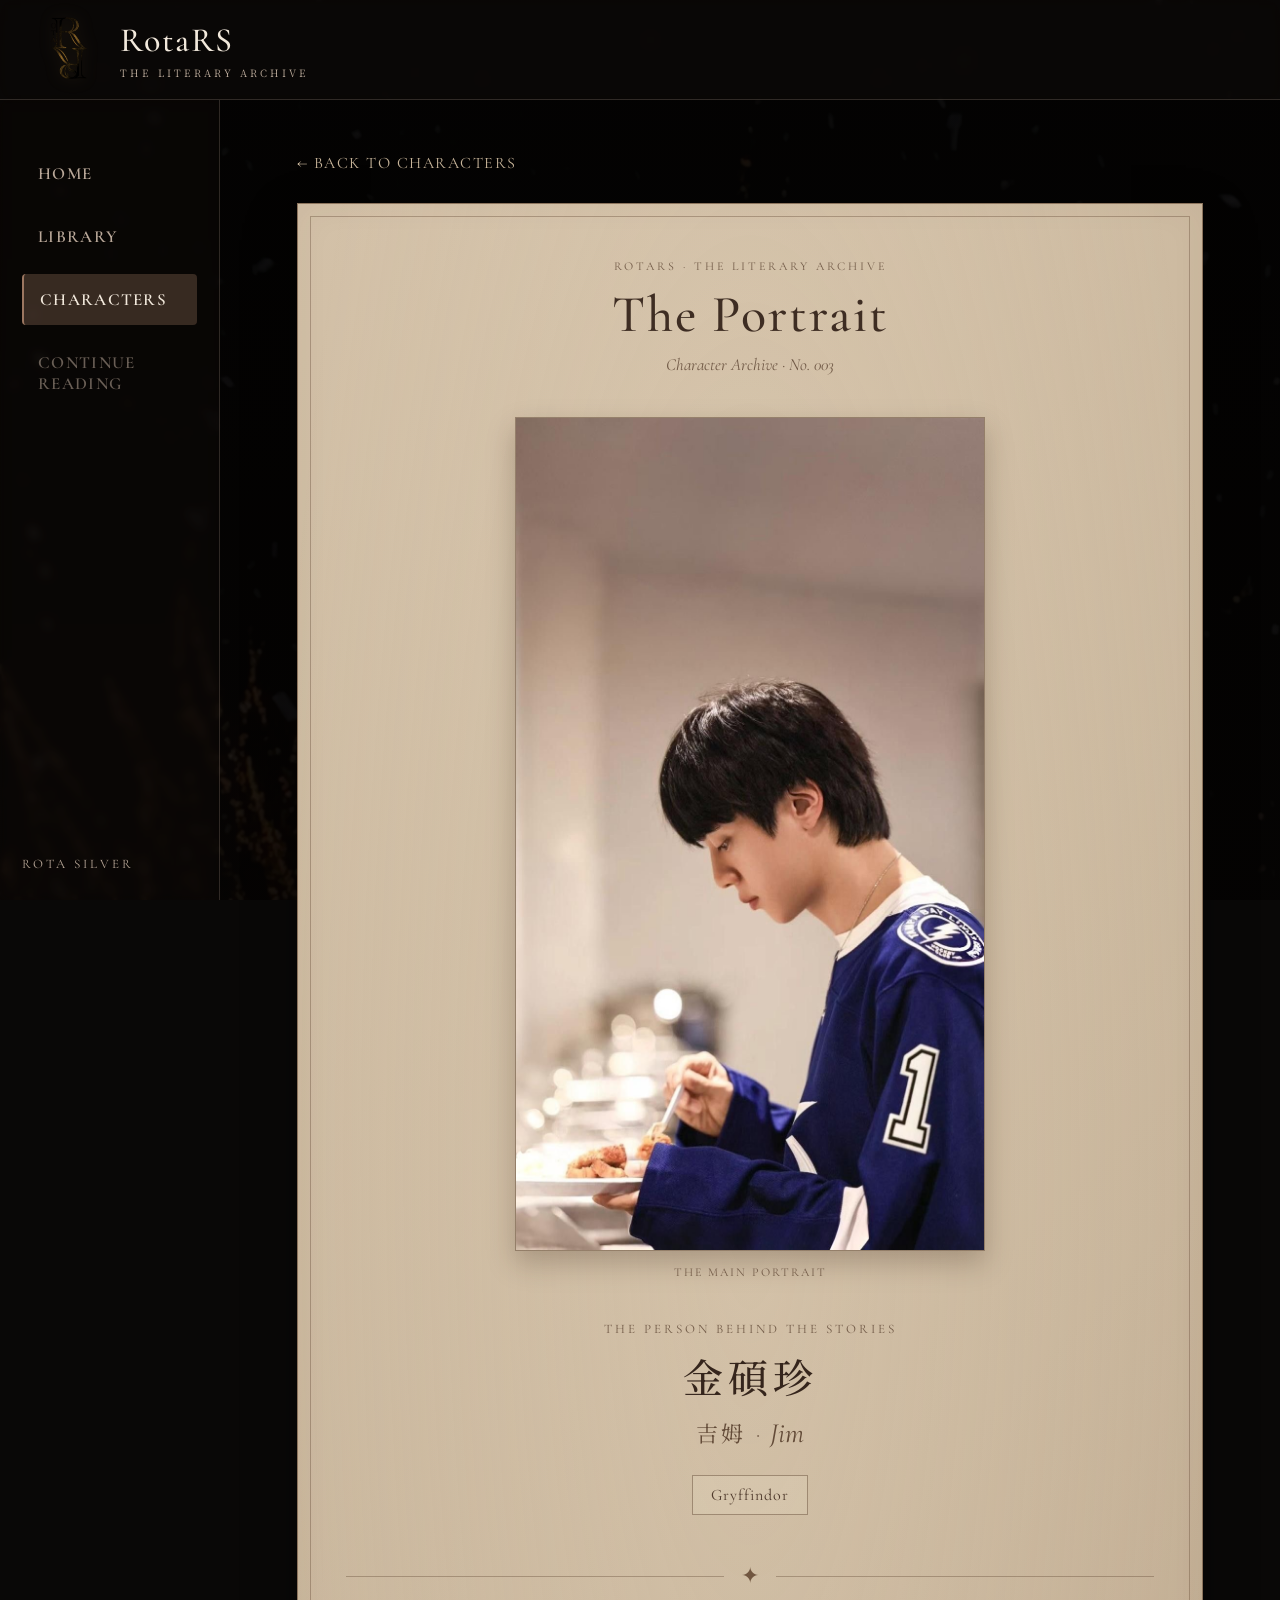
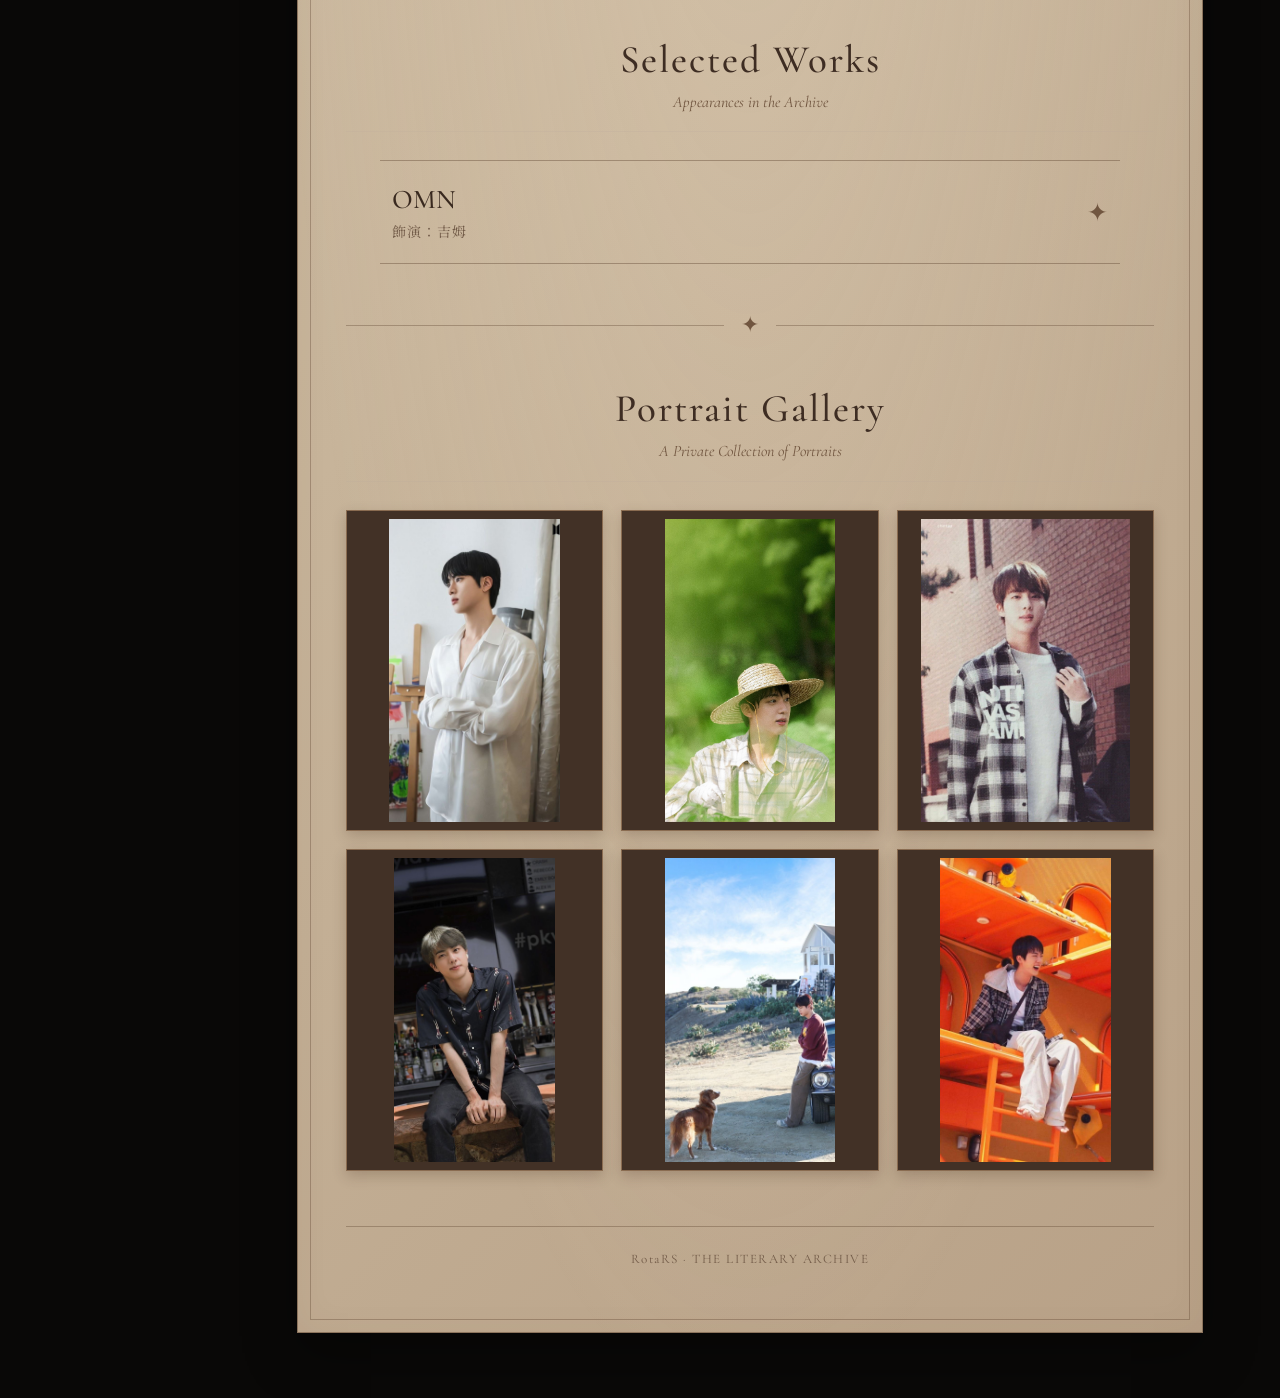
==== commit 617fc6c7: "Update character-03.html" ====
--- a/character-03.html
+++ b/character-03.html
@@ -16,8 +16,12 @@
 
     /* =========================================
        RotaRS CHARACTER PROFILE
-       第三號人物檔案
-       煙燻羊皮紙版本
+       第三號人物檔案｜金碩珍
+
+       ★ 煙燻羊皮紙
+       ★ 主照片完整顯示
+       ★ 相冊統一外框、不裁切照片
+       ★ 支援 iPhone / iPad
     ========================================= */
 
     * {
@@ -47,6 +51,11 @@
 
     .profile-back:active {
       opacity: 0.65;
+    }
+
+    .profile-back:focus-visible {
+      outline: 2px solid #C9B69B;
+      outline-offset: 5px;
     }
 
 
@@ -98,7 +107,7 @@
 
 
     /* =========================================
-       頁面標題
+       頂部檔案標題
     ========================================= */
 
     .profile-heading {
@@ -141,7 +150,7 @@
 
     /* =========================================
        主肖像
-       完整顯示，不裁切
+       完整顯示、不裁切
     ========================================= */
 
     .hero-portrait {
@@ -178,6 +187,10 @@
 
     /* =========================================
        姓名與人物身分
+
+       ★ 金碩珍
+       ★ 吉姆 · Jim
+       ★ Gryffindor 保持原樣
     ========================================= */
 
     .identity {
@@ -208,14 +221,38 @@
       color: #35251C;
     }
 
-    .identity-english {
-      margin: 10px 0 0;
-
+    /* ★ 中文角色名與英文名同行 */
+
+    .identity-character {
+      display: flex;
+      align-items: baseline;
+      justify-content: center;
+      flex-wrap: wrap;
+
+      gap: 10px;
+
+      margin: 12px 0 0;
+
+      color: #634B38;
+    }
+
+    .identity-character .chinese {
+      font-family: "Noto Serif TC", serif;
+      font-size: 22px;
+      font-weight: 400;
+      letter-spacing: 3px;
+    }
+
+    .identity-character .separator {
+      font-family: Georgia, serif;
+      font-size: 17px;
+      opacity: 0.7;
+    }
+
+    .identity-character .english {
       font-family: "Cormorant Garamond", Georgia, serif;
       font-size: 28px;
       font-style: italic;
-
-      color: #634B38;
     }
 
     .identity-roles {
@@ -244,7 +281,7 @@
 
 
     /* =========================================
-       分隔線
+       裝飾分隔線
     ========================================= */
 
     .ornament-divider {
@@ -277,36 +314,57 @@
 
     /* =========================================
        區塊標題
+
+       ★ Selected Works
+       ★ Portrait Gallery
+
+       主標題與副標題全部置中，
+       副標題放在主標題正下方。
     ========================================= */
 
     .section-heading {
-      margin-bottom: 25px;
+      display: flex;
+      flex-direction: column;
+      align-items: center;
+      justify-content: center;
+
+      gap: 7px;
+
+      width: 100%;
+      margin-bottom: 28px;
+
       text-align: center;
     }
 
     .section-heading h2 {
+      display: block;
+
       margin: 0;
 
       font-family: "Cormorant Garamond", Georgia, serif;
       font-size: clamp(30px, 4vw, 39px);
       font-weight: 500;
+      line-height: 1.2;
 
       color: #3E2D23;
     }
 
     .section-heading p {
-      margin: 7px 0 0;
+      display: block;
+
+      margin: 0;
 
       font-family: "Cormorant Garamond", Georgia, serif;
-      font-size: 15px;
+      font-size: 16px;
       font-style: italic;
+      line-height: 1.4;
 
       color: #715640;
     }
 
 
     /* =========================================
-       出演劇本清單
+       出演劇本
     ========================================= */
 
     .works-list {
@@ -349,13 +407,15 @@
       color: #39291F;
     }
 
+    /* ★ 劇中角色名稱 */
+
     .work-role {
       display: block;
       margin-top: 5px;
 
-      font-family: "Cormorant Garamond", Georgia, serif;
-      font-size: 15px;
-      font-style: italic;
+      font-family: "Noto Serif TC", serif;
+      font-size: 14px;
+      letter-spacing: 1px;
 
       color: #725B48;
     }
@@ -373,14 +433,9 @@
     /* =========================================
        相冊
 
-       所有縮圖使用相同比例的相框，
-       但原圖不會被修改。
-
-       object-fit: contain
-       可確保不同尺寸照片完整顯示。
-
-       相框留白使用深咖啡底色，
-       避免直式、橫式照片排列凌亂。
+       ★ 統一相框比例
+       ★ 照片完整顯示
+       ★ 橫式、直式照片都能放入
     ========================================= */
 
     .gallery-grid {
@@ -431,6 +486,11 @@
       transform: scale(0.975);
     }
 
+    .gallery-item:focus-visible {
+      outline: 2px solid #4E392B;
+      outline-offset: 4px;
+    }
+
     @media (hover: hover) and (pointer: fine) {
 
       .gallery-item:hover {
@@ -620,7 +680,11 @@
         letter-spacing: 3px;
       }
 
-      .identity-english {
+      .identity-character .chinese {
+        font-size: 19px;
+      }
+
+      .identity-character .english {
         font-size: 25px;
       }
 
@@ -631,6 +695,14 @@
 
       .ornament-divider {
         margin: 36px 0;
+      }
+
+      .section-heading h2 {
+        font-size: 31px;
+      }
+
+      .section-heading p {
+        font-size: 15px;
       }
 
       .work-title {
@@ -750,7 +822,7 @@
 
 
     <!-- =========================================
-         人物個人頁
+         第三號人物檔案
     ========================================= -->
 
     <main class="main-content profile-main">
@@ -784,8 +856,8 @@
         <!-- =====================================
              ★ 主照片 ★
 
-             要更換主照片：
-             修改下方 img 的 src 即可。
+             更換主照片：
+             修改下方 src 即可。
         ===================================== -->
 
         <figure class="hero-portrait">
@@ -812,39 +884,53 @@
             THE PERSON BEHIND THE STORIES
           </p>
 
+
           <!-- ★ 真實姓名 ★ -->
 
           <h2 class="identity-name">
             金碩珍
           </h2>
 
-          <!-- ★ 劇中英文名字 ★ -->
-
-          <p class="identity-english">
-            Jim
+
+          <!-- =================================
+               ★ 劇中角色名字 ★
+
+               中文：吉姆
+               英文：Jim
+
+               未來可以分別修改。
+          ================================= -->
+
+          <p class="identity-character">
+
+            <span class="chinese">
+              吉姆
+            </span>
+
+            <span class="separator">
+              ·
+            </span>
+
+            <span class="english">
+              Jim
+            </span>
+
           </p>
 
 
           <!-- =================================
                ★ 人物身分標籤 ★
 
-               目前：
-               Gryffindor
-
-               未來新增其他身分，
-               複製這一行：
-
-               <span class="identity-role">新身分</span>
-
-               貼在 identity-roles 裡面即可。
-
-               例如：
-               Auror
-               Professor
-               Healer
-
-               以上只是新增方式範例，
-               不代表這個角色已有這些設定。
+               Gryffindor 保持不變。
+
+               未來新增身分時，
+               複製以下一行：
+
+               <span class="identity-role">
+                 新身分
+               </span>
+
+               貼在 identity-roles 裡面。
           ================================= -->
 
           <div class="identity-roles">
@@ -886,10 +972,10 @@
             <!-- =================================
                  ★ 出演劇本 01 ★
 
-                 劇本名稱：OMN
-
-                 目前沒有提供小說頁網址，
-                 所以暫時不設定點擊連結。
+                 劇本：OMN
+                 飾演：吉姆
+
+                 尚未設定小說頁網址。
             ================================= -->
 
             <div class="work-item">
@@ -901,7 +987,7 @@
                 </span>
 
                 <span class="work-role">
-                  As Jim
+                  飾演：吉姆
                 </span>
 
               </div>
@@ -916,9 +1002,9 @@
             <!-- =================================
                  ★★★ 未來新增出演劇本 ★★★
 
-                 請在這裡新增。
-
-                 複製下面這整組語法：
+                 請在這裡新增！
+
+                 複製以下整組：
 
                  <div class="work-item">
 
@@ -929,7 +1015,7 @@
                      </span>
 
                      <span class="work-role">
-                       As 新角色名字
+                       飾演：新角色名字
                      </span>
 
                    </div>
@@ -941,28 +1027,32 @@
                  </div>
 
 
-                 ★ 如果未來劇本有自己的網頁：
-
-                 把最外層的
+                 ★ 如果劇本已有網頁：
+
+                 把最外層：
 
                  <div class="work-item">
 
-                 改成
-
-                 <a href="novel.html" class="work-item">
-
-                 並將對應結尾
+                 改成：
+
+                 <a
+                   href="novel.html"
+                   class="work-item"
+                 >
+
+                 並將對應的最外層結尾：
 
                  </div>
 
-                 改成
+                 改成：
 
                  </a>
 
-                 其中 novel.html 換成實際劇本網址。
+                 ★ novel.html：
+                   改成實際劇本頁檔名。
 
                  ★ 每新增一部劇本，
-                   就複製一組放在這裡。
+                   就複製一整組放在這裡。
 
             ================================= -->
 
@@ -994,16 +1084,10 @@
           </div>
 
 
-          <!-- =================================
-               ★ 相冊照片區 ★
-
-               不同尺寸照片會自動放進
-               統一比例的相框。
-
-               點擊照片可查看完整原圖。
-          ================================= -->
-
-          <div class="gallery-grid" id="portraitGallery">
+          <div
+            class="gallery-grid"
+            id="portraitGallery"
+          >
 
 
             <!-- 相冊照片 01 -->
@@ -1014,11 +1098,13 @@
               aria-label="查看照片 1"
               data-full="images/IMG_1519.jpeg"
             >
+
               <img
                 src="images/IMG_1519.jpeg"
                 alt="金碩珍相冊照片 1"
                 loading="lazy"
               >
+
             </button>
 
 
@@ -1030,11 +1116,13 @@
               aria-label="查看照片 2"
               data-full="images/IMG_1521.jpeg"
             >
+
               <img
                 src="images/IMG_1521.jpeg"
                 alt="金碩珍相冊照片 2"
                 loading="lazy"
               >
+
             </button>
 
 
@@ -1046,11 +1134,13 @@
               aria-label="查看照片 3"
               data-full="images/IMG_1522.jpeg"
             >
+
               <img
                 src="images/IMG_1522.jpeg"
                 alt="金碩珍相冊照片 3"
                 loading="lazy"
               >
+
             </button>
 
 
@@ -1062,11 +1152,13 @@
               aria-label="查看照片 4"
               data-full="images/IMG_1523.jpeg"
             >
+
               <img
                 src="images/IMG_1523.jpeg"
                 alt="金碩珍相冊照片 4"
                 loading="lazy"
               >
+
             </button>
 
 
@@ -1078,11 +1170,13 @@
               aria-label="查看照片 5"
               data-full="images/IMG_1524.jpeg"
             >
+
               <img
                 src="images/IMG_1524.jpeg"
                 alt="金碩珍相冊照片 5"
                 loading="lazy"
               >
+
             </button>
 
 
@@ -1094,11 +1188,13 @@
               aria-label="查看照片 6"
               data-full="images/IMG_1525.jpeg"
             >
+
               <img
                 src="images/IMG_1525.jpeg"
                 alt="金碩珍相冊照片 6"
                 loading="lazy"
               >
+
             </button>
 
 
@@ -1113,12 +1209,15 @@
                    aria-label="查看新照片"
                    data-full="images/新照片.jpeg"
                  >
+
                    <img
                      src="images/新照片.jpeg"
                      alt="新照片"
                      loading="lazy"
                    >
+
                  </button>
+
 
                  ★ 記得修改兩個地方：
 
@@ -1127,7 +1226,8 @@
 
                  兩者填入相同圖片路徑。
 
-                 不需要修改 JavaScript。
+                 ★ 新增後不需要修改 JS。
+
             ================================= -->
 
 
@@ -1155,12 +1255,6 @@
 
   <!-- =========================================
        相冊放大視窗
-
-       點擊縮圖開啟
-       點擊 X 關閉
-       左右箭頭切換
-       手機 / iPad 可左右滑動
-       鍵盤可使用 Esc、左右方向鍵
   ========================================= -->
 
   <div
@@ -1218,7 +1312,12 @@
 
     /* =========================================
        相冊互動功能
-       不需要因新增照片而修改這段
+
+       ★ 點擊縮圖放大
+       ★ 左右箭頭切換
+       ★ iPhone / iPad 左右滑動
+       ★ Esc 關閉
+       ★ 新增照片不需要修改 JS
     ========================================= */
 
     (function () {
@@ -1256,7 +1355,6 @@
       );
 
       let currentIndex = 0;
-
       let previousFocus = null;
 
       let touchStartX = 0;
@@ -1272,7 +1370,6 @@
         ) % items.length;
 
         const item = items[currentIndex];
-
         const photo = item.querySelector("img");
 
         lightboxImage.src = item.dataset.full;
@@ -1341,9 +1438,12 @@
 
       items.forEach(function (item, index) {
 
-        item.addEventListener("click", function () {
-          openLightbox(index);
-        });
+        item.addEventListener(
+          "click",
+          function () {
+            openLightbox(index);
+          }
+        );
 
       });
 
@@ -1411,16 +1511,20 @@
               event.shiftKey &&
               document.activeElement === first
             ) {
+
               event.preventDefault();
               last.focus();
+
             }
 
             if (
               !event.shiftKey &&
               document.activeElement === last
             ) {
+
               event.preventDefault();
               first.focus();
+
             }
 
           }
@@ -1429,7 +1533,7 @@
       );
 
 
-      /* 手機與 iPad 左右滑動 */
+      /* iPhone / iPad 左右滑動 */
 
       lightbox.addEventListener(
         "touchstart",
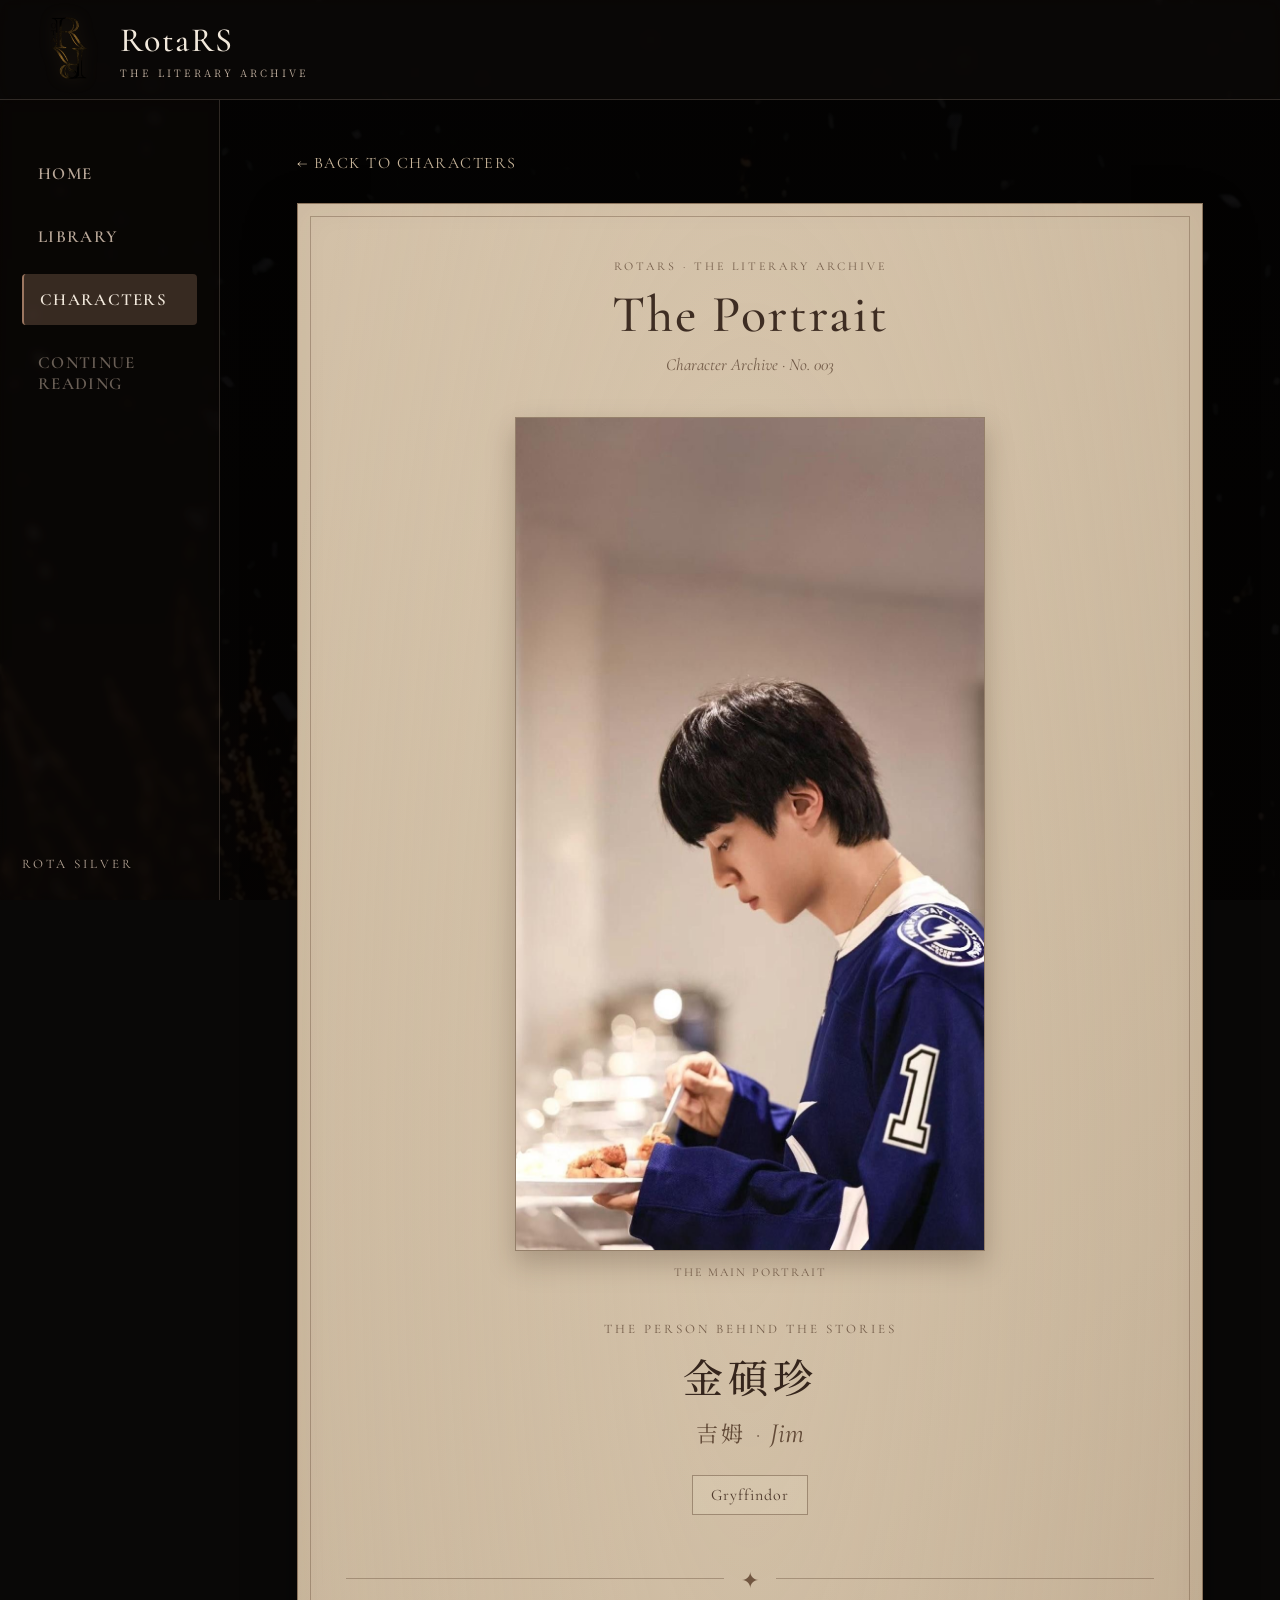
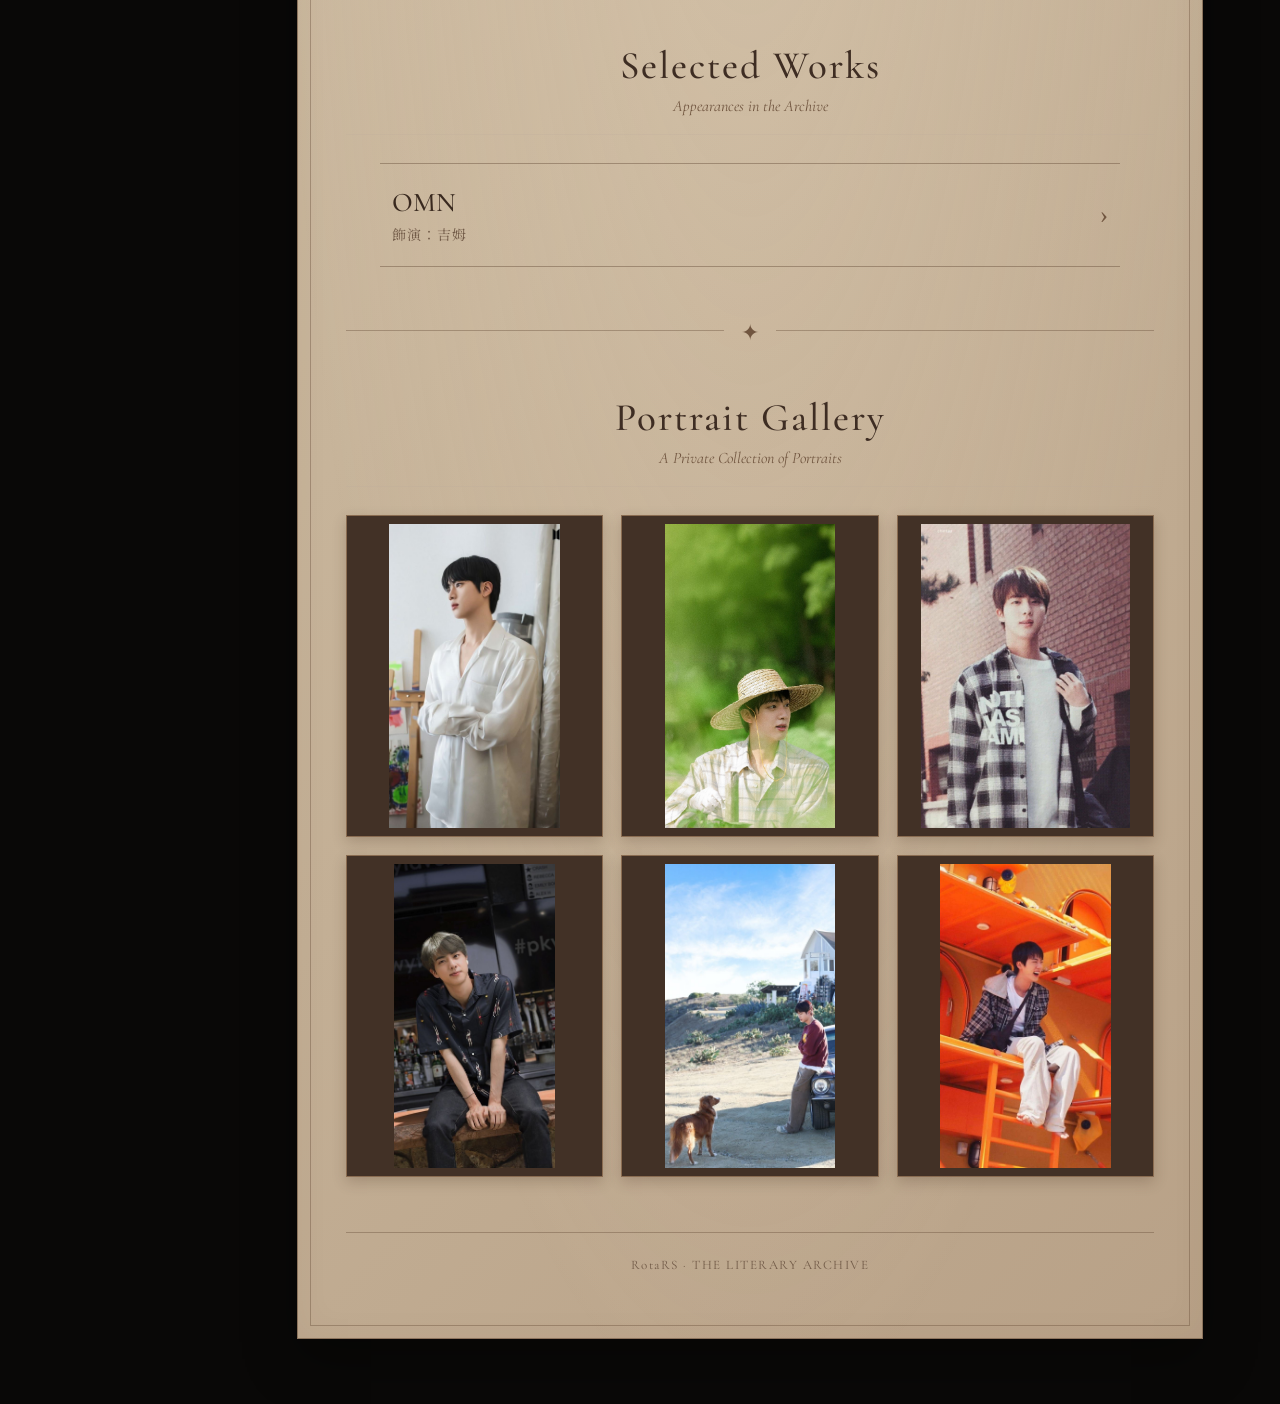
==== commit a8302413: "Update character-03.html" ====
--- a/character-03.html
+++ b/character-03.html
@@ -1,32 +1,15 @@
 
 <!DOCTYPE html>
 <html lang="zh-Hant">
-
 <head>
   <meta charset="UTF-8">
   <meta name="viewport" content="width=device-width, initial-scale=1.0">
-
   <meta name="robots" content="noindex, nofollow, noimageindex">
-
   <title>金碩珍 | RotaRS — The Literary Archive</title>
-
   <link rel="stylesheet" href="style.css?v=5">
 
   <style>
-
-    /* =========================================
-       RotaRS CHARACTER PROFILE
-       第三號人物檔案｜金碩珍
-
-       ★ 煙燻羊皮紙
-       ★ 主照片完整顯示
-       ★ 相冊統一外框、不裁切照片
-       ★ 支援 iPhone / iPad
-    ========================================= */
-
-    * {
-      box-sizing: border-box;
-    }
+    * { box-sizing: border-box; }
 
     .profile-main {
       min-width: 0;
@@ -37,46 +20,24 @@
     .profile-back {
       display: inline-flex;
       align-items: center;
-      gap: 10px;
-
       margin-bottom: 30px;
-
+      color: #C9B69B;
+      text-decoration: none;
       font-family: "Cormorant Garamond", Georgia, serif;
       font-size: 16px;
       letter-spacing: 1.5px;
-
-      color: #C9B69B;
-      text-decoration: none;
-    }
-
-    .profile-back:active {
-      opacity: 0.65;
-    }
-
-    .profile-back:focus-visible {
-      outline: 2px solid #C9B69B;
-      outline-offset: 5px;
-    }
-
-
-    /* =========================================
-       煙燻羊皮紙主體
-    ========================================= */
+    }
 
     .profile-paper {
       position: relative;
       isolation: isolate;
-
       min-width: 0;
-
       padding: 55px 48px 65px;
-
       background-color: #C7B49A;
-
       background-image:
         radial-gradient(
           ellipse at 50% 35%,
-          rgba(246, 231, 208, 0.22),
+          rgba(246,231,208,.22),
           transparent 75%
         ),
         linear-gradient(
@@ -85,30 +46,20 @@
           #C7B49A 52%,
           #B8A187 100%
         );
-
       border: 1px solid #8C745D;
-
       box-shadow:
-        0 20px 48px rgba(0, 0, 0, 0.34),
-        inset 0 0 35px rgba(84, 59, 39, 0.06);
+        0 20px 48px rgba(0,0,0,.34),
+        inset 0 0 35px rgba(84,59,39,.06);
     }
 
     .profile-paper::before {
       content: "";
-
       position: absolute;
       inset: 12px;
-
-      border: 1px solid rgba(91, 65, 45, 0.35);
-
+      border: 1px solid rgba(91,65,45,.35);
       pointer-events: none;
       z-index: -1;
     }
-
-
-    /* =========================================
-       頂部檔案標題
-    ========================================= */
 
     .profile-heading {
       text-align: center;
@@ -117,136 +68,100 @@
 
     .profile-overline {
       margin: 0 0 10px;
-
       font-family: "Cormorant Garamond", Georgia, serif;
       font-size: 12px;
       letter-spacing: 3px;
-
       color: #725B48;
     }
 
     .profile-heading h1 {
       margin: 0;
-
       font-family: "Cormorant Garamond", Georgia, serif;
       font-size: clamp(35px, 5vw, 52px);
       font-weight: 500;
       letter-spacing: 2px;
-
       color: #3E2D23;
     }
 
     .profile-number {
       display: block;
       margin-top: 8px;
-
       font-family: "Cormorant Garamond", Georgia, serif;
       font-size: 17px;
       font-style: italic;
-
       color: #725B48;
     }
 
-
-    /* =========================================
-       主肖像
-       完整顯示、不裁切
-    ========================================= */
+    /* ===== 主照片：完整顯示 ===== */
 
     .hero-portrait {
       width: min(100%, 470px);
       margin: 0 auto;
-
       text-align: center;
     }
 
     .hero-portrait img {
       display: block;
-
       width: 100%;
       height: auto;
-
       object-fit: contain;
-
-      border: 1px solid rgba(74, 50, 32, 0.45);
-
-      box-shadow:
-        0 12px 26px rgba(50, 31, 19, 0.25);
+      border: 1px solid rgba(74,50,32,.45);
+      box-shadow: 0 12px 26px rgba(50,31,19,.25);
     }
 
     .portrait-caption {
       margin-top: 14px;
-
       font-family: "Cormorant Garamond", Georgia, serif;
       font-size: 12px;
       letter-spacing: 2px;
-
       color: #725B48;
     }
 
-
-    /* =========================================
-       姓名與人物身分
-
-       ★ 金碩珍
-       ★ 吉姆 · Jim
-       ★ Gryffindor 保持原樣
-    ========================================= */
+    /* ===== 人物姓名與身分 ===== */
 
     .identity {
+      max-width: 680px;
       margin: 42px auto 0;
-      max-width: 680px;
-
       text-align: center;
     }
 
     .identity-label {
       margin: 0 0 10px;
-
       font-family: "Cormorant Garamond", Georgia, serif;
       font-size: 13px;
       letter-spacing: 3px;
-
       color: #725B48;
     }
 
     .identity-name {
       margin: 0;
-
       font-family: "Noto Serif TC", serif;
       font-size: clamp(29px, 4vw, 40px);
       font-weight: 500;
       letter-spacing: 5px;
-
       color: #35251C;
     }
-
-    /* ★ 中文角色名與英文名同行 */
 
     .identity-character {
       display: flex;
       align-items: baseline;
       justify-content: center;
       flex-wrap: wrap;
-
       gap: 10px;
-
       margin: 12px 0 0;
-
       color: #634B38;
     }
 
     .identity-character .chinese {
       font-family: "Noto Serif TC", serif;
       font-size: 22px;
-      font-weight: 400;
       letter-spacing: 3px;
     }
 
     .identity-character .separator {
       font-family: Georgia, serif;
       font-size: 17px;
-      opacity: 0.7;
+      opacity: .7;
     }
 
     .identity-character .english {
@@ -259,191 +174,140 @@
       display: flex;
       justify-content: center;
       flex-wrap: wrap;
-
       gap: 10px;
-
       margin-top: 25px;
     }
 
     .identity-role {
       padding: 9px 18px;
-
-      border: 1px solid rgba(91, 65, 45, 0.45);
-
+      border: 1px solid rgba(91,65,45,.45);
+      background: rgba(255,247,232,.1);
       font-family: "Cormorant Garamond", Georgia, serif;
       font-size: 16px;
       letter-spacing: 1px;
-
       color: #4E392B;
-
-      background: rgba(255, 247, 232, 0.1);
-    }
-
-
-    /* =========================================
-       裝飾分隔線
-    ========================================= */
+    }
 
     .ornament-divider {
       display: flex;
       align-items: center;
-      justify-content: center;
-
       gap: 17px;
-
       margin: 48px 0;
     }
 
     .ornament-divider::before,
     .ornament-divider::after {
       content: "";
-
       flex: 1;
       height: 1px;
-
-      background: rgba(91, 65, 45, 0.35);
+      background: rgba(91,65,45,.35);
     }
 
     .ornament-divider span {
-      font-family: "Cormorant Garamond", Georgia, serif;
       font-size: 22px;
-
       color: #715640;
     }
 
-
-    /* =========================================
-       區塊標題
-
-       ★ Selected Works
-       ★ Portrait Gallery
-
-       主標題與副標題全部置中，
-       副標題放在主標題正下方。
-    ========================================= */
+    /* ===== 區塊標題 ===== */
 
     .section-heading {
       display: flex;
       flex-direction: column;
       align-items: center;
-      justify-content: center;
-
       gap: 7px;
-
       width: 100%;
       margin-bottom: 28px;
-
       text-align: center;
     }
 
     .section-heading h2 {
-      display: block;
-
       margin: 0;
-
       font-family: "Cormorant Garamond", Georgia, serif;
       font-size: clamp(30px, 4vw, 39px);
       font-weight: 500;
-      line-height: 1.2;
-
       color: #3E2D23;
     }
 
     .section-heading p {
-      display: block;
-
       margin: 0;
-
       font-family: "Cormorant Garamond", Georgia, serif;
       font-size: 16px;
       font-style: italic;
-      line-height: 1.4;
-
       color: #715640;
     }
 
-
-    /* =========================================
-       出演劇本
-    ========================================= */
+    /* ===== 出演劇本：可點擊作品入口 ===== */
 
     .works-list {
       max-width: 740px;
       margin: 0 auto;
-
-      border-top: 1px solid rgba(91, 65, 45, 0.4);
+      border-top: 1px solid rgba(91,65,45,.4);
     }
 
     .work-item {
       display: flex;
       align-items: center;
       justify-content: space-between;
-
       gap: 20px;
-
       padding: 22px 12px;
-
-      border-bottom: 1px solid rgba(91, 65, 45, 0.4);
-
+      border-bottom: 1px solid rgba(91,65,45,.4);
       text-decoration: none;
       color: inherit;
-    }
-
-    .work-item[href]:active {
-      background: rgba(91, 65, 45, 0.08);
-    }
-
-    .work-info {
-      min-width: 0;
-    }
+      -webkit-tap-highlight-color: transparent;
+      transition: background .2s ease;
+    }
+
+    .work-item:active {
+      background: rgba(91,65,45,.1);
+    }
+
+    .work-item:focus-visible {
+      outline: 2px solid #5A4030;
+      outline-offset: 3px;
+    }
+
+    .work-info { min-width: 0; }
 
     .work-title {
       display: block;
-
       font-family: "Cormorant Garamond", Georgia, serif;
       font-size: 27px;
       font-weight: 500;
-
       color: #39291F;
     }
-
-    /* ★ 劇中角色名稱 */
 
     .work-role {
       display: block;
       margin-top: 5px;
-
       font-family: "Noto Serif TC", serif;
       font-size: 14px;
       letter-spacing: 1px;
-
       color: #725B48;
     }
 
     .work-arrow {
       flex-shrink: 0;
-
       font-family: Georgia, serif;
       font-size: 25px;
-
       color: #715640;
-    }
-
-
-    /* =========================================
-       相冊
-
-       ★ 統一相框比例
-       ★ 照片完整顯示
-       ★ 橫式、直式照片都能放入
-    ========================================= */
+      transition: transform .2s ease;
+    }
+
+    @media (hover: hover) and (pointer: fine) {
+      .work-item:hover {
+        background: rgba(91,65,45,.08);
+      }
+
+      .work-item:hover .work-arrow {
+        transform: translateX(4px);
+      }
+    }
+
+    /* ===== 相冊：不同尺寸統一外框 ===== */
 
     .gallery-grid {
       display: grid;
-
-      grid-template-columns:
-        repeat(3, minmax(0, 1fr));
-
+      grid-template-columns: repeat(3, minmax(0, 1fr));
       gap: 18px;
     }
 
@@ -451,89 +315,50 @@
       display: flex;
       align-items: center;
       justify-content: center;
-
       width: 100%;
       min-width: 0;
-
       aspect-ratio: 4 / 5;
-
       padding: 8px;
-
       border: 1px solid #8A6C51;
-
       background: #423126;
-
-      box-shadow:
-        0 5px 13px rgba(57, 36, 22, 0.22);
-
+      box-shadow: 0 5px 13px rgba(57,36,22,.22);
       cursor: zoom-in;
-
       -webkit-tap-highlight-color: transparent;
-
-      transition: transform 0.2s ease;
     }
 
     .gallery-item img {
       display: block;
-
       width: 100%;
       height: 100%;
-
       object-fit: contain;
     }
 
     .gallery-item:active {
-      transform: scale(0.975);
-    }
-
-    .gallery-item:focus-visible {
-      outline: 2px solid #4E392B;
-      outline-offset: 4px;
-    }
-
-    @media (hover: hover) and (pointer: fine) {
-
-      .gallery-item:hover {
-        transform: translateY(-3px);
-      }
-
-    }
-
-
-    /* =========================================
-       照片放大視窗
-    ========================================= */
+      transform: scale(.975);
+    }
+
+    /* ===== 相冊放大視窗 ===== */
 
     .lightbox {
       position: fixed;
       inset: 0;
-
       z-index: 99999;
-
       display: none;
       align-items: center;
       justify-content: center;
-
       padding: 65px 55px;
-
-      background: rgba(12, 9, 7, 0.96);
-    }
-
-    .lightbox.open {
-      display: flex;
-    }
+      background: rgba(12,9,7,.96);
+    }
+
+    .lightbox.open { display: flex; }
 
     .lightbox-image {
       display: block;
-
       max-width: 100%;
       max-height: 100%;
-
       width: auto;
       height: auto;
-
       object-fit: contain;
-
       user-select: none;
       -webkit-user-select: none;
     }
@@ -542,29 +367,19 @@
     .lightbox-prev,
     .lightbox-next {
       position: absolute;
-
       display: flex;
       align-items: center;
       justify-content: center;
-
       width: 44px;
       height: 44px;
-
       padding: 0;
-
-      border: 1px solid rgba(255, 255, 255, 0.35);
+      border: 1px solid rgba(255,255,255,.35);
       border-radius: 50%;
-
-      background: rgba(35, 25, 19, 0.75);
-
+      background: rgba(35,25,19,.75);
       color: #F2E9DC;
-
       font-family: Georgia, serif;
       font-size: 27px;
-
       cursor: pointer;
-
-      -webkit-tap-highlight-color: transparent;
     }
 
     .lightbox-close {
@@ -586,244 +401,100 @@
 
     .lightbox-counter {
       position: absolute;
-
       bottom: max(18px, env(safe-area-inset-bottom));
-
       left: 50%;
       transform: translateX(-50%);
-
       font-family: "Cormorant Garamond", Georgia, serif;
       font-size: 17px;
       letter-spacing: 2px;
-
       color: #E7D9C5;
     }
-
-
-    /* =========================================
-       頁尾
-    ========================================= */
 
     .profile-footer {
       margin-top: 55px;
       padding-top: 24px;
-
-      border-top: 1px solid rgba(91, 65, 45, 0.35);
-
+      border-top: 1px solid rgba(91,65,45,.35);
       text-align: center;
-
       font-family: "Cormorant Garamond", Georgia, serif;
       font-size: 13px;
       letter-spacing: 1.5px;
-
       color: #725B48;
     }
 
-
-    /* =========================================
-       iPad / 中型平板
-    ========================================= */
-
     @media (min-width: 701px) and (max-width: 1100px) {
-
-      .profile-paper {
-        padding: 44px 32px 55px;
-      }
-
-      .gallery-grid {
-        gap: 14px;
-      }
-
-    }
-
-
-    /* =========================================
-       手機
-    ========================================= */
+      .profile-paper { padding: 44px 32px 55px; }
+      .gallery-grid { gap: 14px; }
+    }
 
     @media (max-width: 700px) {
-
       .profile-main {
-        padding-top:
-          calc(var(--header-height, 100px) + 30px);
-
+        padding-top: calc(var(--header-height, 100px) + 30px);
         padding-bottom: 110px;
       }
 
-      .profile-paper {
-        padding: 35px 20px 42px;
-      }
-
-      .profile-paper::before {
-        inset: 8px;
-      }
-
-      .profile-heading {
-        margin-bottom: 28px;
-      }
-
-      .profile-overline {
-        font-size: 10px;
-        letter-spacing: 1.5px;
-      }
-
-      .hero-portrait {
-        width: 100%;
-      }
-
-      .identity {
-        margin-top: 30px;
-      }
-
-      .identity-name {
-        font-size: 30px;
-        letter-spacing: 3px;
-      }
-
-      .identity-character .chinese {
-        font-size: 19px;
-      }
-
-      .identity-character .english {
-        font-size: 25px;
-      }
-
-      .identity-role {
-        padding: 8px 12px;
-        font-size: 15px;
-      }
-
-      .ornament-divider {
-        margin: 36px 0;
-      }
-
-      .section-heading h2 {
-        font-size: 31px;
-      }
-
-      .section-heading p {
-        font-size: 15px;
-      }
-
-      .work-title {
-        font-size: 24px;
-      }
+      .profile-paper { padding: 35px 20px 42px; }
+      .profile-paper::before { inset: 8px; }
+      .profile-heading { margin-bottom: 28px; }
+      .profile-overline { font-size: 10px; letter-spacing: 1.5px; }
+      .hero-portrait { width: 100%; }
+      .identity { margin-top: 30px; }
+      .identity-name { font-size: 30px; letter-spacing: 3px; }
+      .identity-character .chinese { font-size: 19px; }
+      .identity-character .english { font-size: 25px; }
+      .identity-role { padding: 8px 12px; font-size: 15px; }
+      .ornament-divider { margin: 36px 0; }
+      .section-heading h2 { font-size: 31px; }
+      .section-heading p { font-size: 15px; }
+      .work-title { font-size: 24px; }
 
       .gallery-grid {
-        grid-template-columns:
-          repeat(2, minmax(0, 1fr));
-
+        grid-template-columns: repeat(2, minmax(0, 1fr));
         gap: 12px;
       }
 
-      .gallery-item {
-        padding: 5px;
-      }
-
-      .lightbox {
-        padding: 65px 45px;
-      }
-
-      .lightbox-prev {
-        left: 4px;
-      }
-
-      .lightbox-next {
-        right: 4px;
-      }
-
+      .gallery-item { padding: 5px; }
+      .lightbox { padding: 65px 45px; }
+      .lightbox-prev { left: 4px; }
+      .lightbox-next { right: 4px; }
     }
 
     @media (prefers-reduced-motion: reduce) {
-
-      .gallery-item {
-        transition: none;
-      }
-
-    }
-
+      .work-item,
+      .work-arrow { transition: none; }
+    }
   </style>
-
 </head>
 
-
 <body class="characters-page">
-
   <div class="site">
 
-    <!-- =========================================
-         頂部品牌
-    ========================================= -->
-
+    <!-- 網站頂部品牌 -->
     <header class="site-header">
-
       <a href="home.html" class="brand">
-
         <img
           src="images/IMG_1497.png"
           alt="RotaRS Logo"
           class="brand-logo"
         >
-
         <div class="brand-text">
-
-          <span class="brand-name">
-            RotaRS
-          </span>
-
-          <span class="brand-subtitle">
-            THE LITERARY ARCHIVE
-          </span>
-
+          <span class="brand-name">RotaRS</span>
+          <span class="brand-subtitle">THE LITERARY ARCHIVE</span>
         </div>
-
       </a>
-
     </header>
 
-
-    <!-- =========================================
-         左側導覽列
-    ========================================= -->
-
+    <!-- 左側導覽列 -->
     <aside class="sidebar">
-
-      <nav
-        class="sidebar-nav"
-        aria-label="Main Navigation"
-      >
-
-        <a href="home.html" class="nav-link">
-          HOME
-        </a>
-
-        <a href="library.html" class="nav-link">
-          LIBRARY
-        </a>
-
-        <a
-          href="characters.html"
-          class="nav-link active"
-        >
+      <nav class="sidebar-nav" aria-label="Main Navigation">
+        <a href="home.html" class="nav-link">HOME</a>
+        <a href="library.html" class="nav-link">LIBRARY</a>
+        <a href="characters.html" class="nav-link active">
           CHARACTERS
         </a>
-
-        <span class="nav-link nav-disabled">
-          CONTINUE READING
-        </span>
-
+        <span class="nav-link nav-disabled">CONTINUE READING</span>
       </nav>
-
-      <div class="sidebar-footer">
-        ROTA SILVER
-      </div>
-
+      <div class="sidebar-footer">ROTA SILVER</div>
     </aside>
-
-
-    <!-- =========================================
-         第三號人物檔案
-    ========================================= -->
 
     <main class="main-content profile-main">
 
@@ -831,372 +502,229 @@
         ← BACK TO CHARACTERS
       </a>
 
-
       <article class="profile-paper">
 
-        <!-- =====================================
-             頂部檔案標題
-        ===================================== -->
-
+        <!-- 頂部檔案標題 -->
         <div class="profile-heading">
-
           <p class="profile-overline">
             ROTARS · THE LITERARY ARCHIVE
           </p>
-
           <h1>The Portrait</h1>
-
           <span class="profile-number">
             Character Archive · No. 003
           </span>
-
         </div>
 
-
         <!-- =====================================
-             ★ 主照片 ★
-
-             更換主照片：
-             修改下方 src 即可。
+             ★ 主照片
+             修改 src 可更換主照片
         ===================================== -->
-
         <figure class="hero-portrait">
-
           <img
             src="images/IMG_1520.jpeg"
             alt="金碩珍主肖像"
           >
-
           <figcaption class="portrait-caption">
             THE MAIN PORTRAIT
           </figcaption>
-
         </figure>
 
-
         <!-- =====================================
-             人物姓名與身分
+             ★ 人物姓名與角色身分
         ===================================== -->
-
         <section class="identity">
-
           <p class="identity-label">
             THE PERSON BEHIND THE STORIES
           </p>
 
-
-          <!-- ★ 真實姓名 ★ -->
-
-          <h2 class="identity-name">
-            金碩珍
-          </h2>
-
-
-          <!-- =================================
-               ★ 劇中角色名字 ★
-
-               中文：吉姆
-               英文：Jim
-
-               未來可以分別修改。
-          ================================= -->
+          <h2 class="identity-name">金碩珍</h2>
 
           <p class="identity-character">
-
-            <span class="chinese">
-              吉姆
-            </span>
-
-            <span class="separator">
-              ·
-            </span>
-
-            <span class="english">
-              Jim
-            </span>
-
+            <span class="chinese">吉姆</span>
+            <span class="separator">·</span>
+            <span class="english">Jim</span>
           </p>
 
-
-          <!-- =================================
-               ★ 人物身分標籤 ★
-
-               Gryffindor 保持不變。
-
-               未來新增身分時，
-               複製以下一行：
-
-               <span class="identity-role">
-                 新身分
-               </span>
-
-               貼在 identity-roles 裡面。
-          ================================= -->
-
+          <!--
+            ★ 新增身分標籤：
+            複製 <span class="identity-role">新身分</span>
+            貼在 identity-roles 裡面。
+          -->
           <div class="identity-roles">
-
-            <span class="identity-role">
-              Gryffindor
-            </span>
-
+            <span class="identity-role">Gryffindor</span>
           </div>
-
         </section>
 
-
-        <div class="ornament-divider">
-          <span>✦</span>
-        </div>
-
+        <div class="ornament-divider"><span>✦</span></div>
 
         <!-- =====================================
-             出演劇本
+             ★ 出演劇本
+             OMN 已設定未來作品頁連結
         ===================================== -->
-
         <section class="works-section">
-
           <div class="section-heading">
-
             <h2>Selected Works</h2>
-
-            <p>
-              Appearances in the Archive
-            </p>
-
+            <p>Appearances in the Archive</p>
           </div>
 
-
           <div class="works-list">
 
-
             <!-- =================================
-                 ★ 出演劇本 01 ★
-
-                 劇本：OMN
-                 飾演：吉姆
-
-                 尚未設定小說頁網址。
+                 ★ 劇本 01：OMN
+
+                 href="novel-omn.html"
+                 是未來 OMN 作品專頁。
+
+                 目前該檔案尚未建立，
+                 所以點擊會暫時找不到頁面。
             ================================= -->
-
-            <div class="work-item">
-
+            <a href="novel-omn.html" class="work-item">
               <div class="work-info">
-
-                <span class="work-title">
-                  OMN
-                </span>
-
-                <span class="work-role">
-                  飾演：吉姆
-                </span>
-
+                <span class="work-title">OMN</span>
+                <span class="work-role">飾演：吉姆</span>
               </div>
-
-              <span class="work-arrow">
-                ✦
-              </span>
-
-            </div>
-
+              <span class="work-arrow" aria-hidden="true">›</span>
+            </a>
 
             <!-- =================================
                  ★★★ 未來新增出演劇本 ★★★
 
                  請在這裡新增！
 
-                 複製以下整組：
-
-                 <div class="work-item">
+                 複製下面整組：
+
+                 <a href="新劇本頁.html" class="work-item">
 
                    <div class="work-info">
-
                      <span class="work-title">
                        新劇本名稱
                      </span>
-
                      <span class="work-role">
                        飾演：新角色名字
                      </span>
-
                    </div>
 
-                   <span class="work-arrow">
-                     ✦
-                   </span>
-
-                 </div>
-
-
-                 ★ 如果劇本已有網頁：
-
-                 把最外層：
-
-                 <div class="work-item">
-
-                 改成：
-
-                 <a
-                   href="novel.html"
-                   class="work-item"
-                 >
-
-                 並將對應的最外層結尾：
-
-                 </div>
-
-                 改成：
+                   <span class="work-arrow"
+                         aria-hidden="true">›</span>
 
                  </a>
 
-                 ★ novel.html：
-                   改成實際劇本頁檔名。
-
-                 ★ 每新增一部劇本，
-                   就複製一整組放在這裡。
-
+                 ★ 修改三個地方：
+
+                 1. href="新劇本頁.html"
+                    改成作品頁的檔案名稱。
+
+                 2. 新劇本名稱
+                    改成作品標題。
+
+                 3. 新角色名字
+                    改成此演員在該劇本的角色。
+
+                 ★ 每增加一部劇本，
+                   就複製一組放在這裡。
+
+                 ★ 不需要修改 CSS 或 JS。
             ================================= -->
 
-
           </div>
-
         </section>
 
-
-        <div class="ornament-divider">
-          <span>✦</span>
-        </div>
-
+        <div class="ornament-divider"><span>✦</span></div>
 
         <!-- =====================================
-             其他照片相冊
+             ★ 其他照片相冊
         ===================================== -->
-
         <section class="gallery-section">
-
           <div class="section-heading">
-
             <h2>Portrait Gallery</h2>
-
-            <p>
-              A Private Collection of Portraits
-            </p>
-
+            <p>A Private Collection of Portraits</p>
           </div>
 
-
-          <div
-            class="gallery-grid"
-            id="portraitGallery"
-          >
-
+          <div class="gallery-grid" id="portraitGallery">
 
             <!-- 相冊照片 01 -->
-
             <button
               class="gallery-item"
               type="button"
               aria-label="查看照片 1"
               data-full="images/IMG_1519.jpeg"
             >
-
               <img
                 src="images/IMG_1519.jpeg"
                 alt="金碩珍相冊照片 1"
                 loading="lazy"
               >
-
             </button>
 
-
             <!-- 相冊照片 02 -->
-
             <button
               class="gallery-item"
               type="button"
               aria-label="查看照片 2"
               data-full="images/IMG_1521.jpeg"
             >
-
               <img
                 src="images/IMG_1521.jpeg"
                 alt="金碩珍相冊照片 2"
                 loading="lazy"
               >
-
             </button>
 
-
             <!-- 相冊照片 03 -->
-
             <button
               class="gallery-item"
               type="button"
               aria-label="查看照片 3"
               data-full="images/IMG_1522.jpeg"
             >
-
               <img
                 src="images/IMG_1522.jpeg"
                 alt="金碩珍相冊照片 3"
                 loading="lazy"
               >
-
             </button>
 
-
             <!-- 相冊照片 04 -->
-
             <button
               class="gallery-item"
               type="button"
               aria-label="查看照片 4"
               data-full="images/IMG_1523.jpeg"
             >
-
               <img
                 src="images/IMG_1523.jpeg"
                 alt="金碩珍相冊照片 4"
                 loading="lazy"
               >
-
             </button>
 
-
             <!-- 相冊照片 05 -->
-
             <button
               class="gallery-item"
               type="button"
               aria-label="查看照片 5"
               data-full="images/IMG_1524.jpeg"
             >
-
               <img
                 src="images/IMG_1524.jpeg"
                 alt="金碩珍相冊照片 5"
                 loading="lazy"
               >
-
             </button>
 
-
             <!-- 相冊照片 06 -->
-
             <button
               class="gallery-item"
               type="button"
               aria-label="查看照片 6"
               data-full="images/IMG_1525.jpeg"
             >
-
               <img
                 src="images/IMG_1525.jpeg"
                 alt="金碩珍相冊照片 6"
                 loading="lazy"
               >
-
             </button>
-
 
             <!-- =================================
                  ★★★ 未來新增相冊照片 ★★★
@@ -1209,54 +737,31 @@
                    aria-label="查看新照片"
                    data-full="images/新照片.jpeg"
                  >
-
                    <img
                      src="images/新照片.jpeg"
                      alt="新照片"
                      loading="lazy"
                    >
-
                  </button>
 
-
-                 ★ 記得修改兩個地方：
-
-                 1. data-full="..."
-                 2. img src="..."
-
-                 兩者填入相同圖片路徑。
-
-                 ★ 新增後不需要修改 JS。
-
+                 ★ data-full 與 img src
+                   都填入同一張圖片路徑。
+
+                 ★ 新增後不必修改 JS。
             ================================= -->
 
-
           </div>
-
         </section>
 
-
-        <!-- =====================================
-             頁尾
-        ===================================== -->
-
         <footer class="profile-footer">
-
           RotaRS · THE LITERARY ARCHIVE
-
         </footer>
 
       </article>
-
     </main>
-
   </div>
 
-
-  <!-- =========================================
-       相冊放大視窗
-  ========================================= -->
-
+  <!-- 相冊放大視窗 -->
   <div
     class="lightbox"
     id="lightbox"
@@ -1265,24 +770,19 @@
     aria-label="照片檢視器"
     aria-hidden="true"
   >
-
     <button
       class="lightbox-close"
       id="lightboxClose"
       type="button"
       aria-label="關閉照片"
-    >
-      ×
-    </button>
+    >×</button>
 
     <button
       class="lightbox-prev"
       id="lightboxPrev"
       type="button"
       aria-label="上一張照片"
-    >
-      ‹
-    </button>
+    >‹</button>
 
     <img
       class="lightbox-image"
@@ -1295,60 +795,29 @@
       id="lightboxNext"
       type="button"
       aria-label="下一張照片"
-    >
-      ›
-    </button>
+    >›</button>
 
     <span
       class="lightbox-counter"
       id="lightboxCounter"
       aria-live="polite"
     ></span>
-
   </div>
 
-
   <script>
-
     /* =========================================
        相冊互動功能
-
-       ★ 點擊縮圖放大
-       ★ 左右箭頭切換
-       ★ iPhone / iPad 左右滑動
-       ★ Esc 關閉
-       ★ 新增照片不需要修改 JS
+       新增照片不需要修改這段
     ========================================= */
 
     (function () {
-
-      const gallery = document.getElementById(
-        "portraitGallery"
-      );
-
-      const lightbox = document.getElementById(
-        "lightbox"
-      );
-
-      const lightboxImage = document.getElementById(
-        "lightboxImage"
-      );
-
-      const closeButton = document.getElementById(
-        "lightboxClose"
-      );
-
-      const prevButton = document.getElementById(
-        "lightboxPrev"
-      );
-
-      const nextButton = document.getElementById(
-        "lightboxNext"
-      );
-
-      const counter = document.getElementById(
-        "lightboxCounter"
-      );
+      const gallery = document.getElementById("portraitGallery");
+      const lightbox = document.getElementById("lightbox");
+      const lightboxImage = document.getElementById("lightboxImage");
+      const closeButton = document.getElementById("lightboxClose");
+      const prevButton = document.getElementById("lightboxPrev");
+      const nextButton = document.getElementById("lightboxNext");
+      const counter = document.getElementById("lightboxCounter");
 
       const items = Array.from(
         gallery.querySelectorAll(".gallery-item")
@@ -1356,203 +825,117 @@
 
       let currentIndex = 0;
       let previousFocus = null;
-
       let touchStartX = 0;
       let touchStartY = 0;
 
-
       function showPhoto(index) {
-
         if (!items.length) return;
 
-        currentIndex = (
-          index + items.length
-        ) % items.length;
+        currentIndex = (index + items.length) % items.length;
 
         const item = items[currentIndex];
         const photo = item.querySelector("img");
 
         lightboxImage.src = item.dataset.full;
-
-        lightboxImage.alt = photo
-          ? photo.alt
-          : "相冊照片";
+        lightboxImage.alt = photo ? photo.alt : "相冊照片";
 
         counter.textContent =
-          (currentIndex + 1) +
-          " / " +
-          items.length;
-
+          (currentIndex + 1) + " / " + items.length;
       }
 
-
       function openLightbox(index) {
-
         previousFocus = document.activeElement;
-
         showPhoto(index);
-
         lightbox.classList.add("open");
-
-        lightbox.setAttribute(
-          "aria-hidden",
-          "false"
-        );
-
+        lightbox.setAttribute("aria-hidden", "false");
         document.body.style.overflow = "hidden";
-
         closeButton.focus();
-
       }
 
-
       function closeLightbox() {
-
         lightbox.classList.remove("open");
-
-        lightbox.setAttribute(
-          "aria-hidden",
-          "true"
-        );
-
+        lightbox.setAttribute("aria-hidden", "true");
         document.body.style.overflow = "";
-
         lightboxImage.removeAttribute("src");
 
         if (previousFocus) {
           previousFocus.focus();
         }
-
       }
-
 
       function nextPhoto() {
         showPhoto(currentIndex + 1);
       }
 
-
       function prevPhoto() {
         showPhoto(currentIndex - 1);
       }
 
-
       items.forEach(function (item, index) {
-
-        item.addEventListener(
-          "click",
-          function () {
-            openLightbox(index);
+        item.addEventListener("click", function () {
+          openLightbox(index);
+        });
+      });
+
+      closeButton.addEventListener("click", closeLightbox);
+      nextButton.addEventListener("click", nextPhoto);
+      prevButton.addEventListener("click", prevPhoto);
+
+      lightbox.addEventListener("click", function (event) {
+        if (event.target === lightbox) {
+          closeLightbox();
+        }
+      });
+
+      document.addEventListener("keydown", function (event) {
+        if (!lightbox.classList.contains("open")) return;
+
+        if (event.key === "Escape") closeLightbox();
+        if (event.key === "ArrowRight") nextPhoto();
+        if (event.key === "ArrowLeft") prevPhoto();
+
+        if (event.key === "Tab") {
+          const controls = [
+            closeButton,
+            prevButton,
+            nextButton
+          ];
+
+          const first = controls[0];
+          const last = controls[controls.length - 1];
+
+          if (
+            event.shiftKey &&
+            document.activeElement === first
+          ) {
+            event.preventDefault();
+            last.focus();
           }
-        );
-
+
+          if (
+            !event.shiftKey &&
+            document.activeElement === last
+          ) {
+            event.preventDefault();
+            first.focus();
+          }
+        }
       });
-
-
-      closeButton.addEventListener(
-        "click",
-        closeLightbox
-      );
-
-      nextButton.addEventListener(
-        "click",
-        nextPhoto
-      );
-
-      prevButton.addEventListener(
-        "click",
-        prevPhoto
-      );
-
-
-      lightbox.addEventListener(
-        "click",
-        function (event) {
-
-          if (event.target === lightbox) {
-            closeLightbox();
-          }
-
-        }
-      );
-
-
-      document.addEventListener(
-        "keydown",
-        function (event) {
-
-          if (!lightbox.classList.contains("open")) {
-            return;
-          }
-
-          if (event.key === "Escape") {
-            closeLightbox();
-          }
-
-          if (event.key === "ArrowRight") {
-            nextPhoto();
-          }
-
-          if (event.key === "ArrowLeft") {
-            prevPhoto();
-          }
-
-          if (event.key === "Tab") {
-
-            const controls = [
-              closeButton,
-              prevButton,
-              nextButton
-            ];
-
-            const first = controls[0];
-            const last = controls[controls.length - 1];
-
-            if (
-              event.shiftKey &&
-              document.activeElement === first
-            ) {
-
-              event.preventDefault();
-              last.focus();
-
-            }
-
-            if (
-              !event.shiftKey &&
-              document.activeElement === last
-            ) {
-
-              event.preventDefault();
-              first.focus();
-
-            }
-
-          }
-
-        }
-      );
-
-
-      /* iPhone / iPad 左右滑動 */
 
       lightbox.addEventListener(
         "touchstart",
         function (event) {
-
           if (!event.touches.length) return;
 
           touchStartX = event.touches[0].clientX;
           touchStartY = event.touches[0].clientY;
-
         },
         { passive: true }
       );
 
-
       lightbox.addEventListener(
         "touchend",
         function (event) {
-
           if (!event.changedTouches.length) return;
 
           const endX = event.changedTouches[0].clientX;
@@ -1565,22 +948,16 @@
             Math.abs(deltaX) > 55 &&
             Math.abs(deltaX) > Math.abs(deltaY)
           ) {
-
             if (deltaX < 0) {
               nextPhoto();
             } else {
               prevPhoto();
             }
-
           }
-
         },
         { passive: true }
       );
-
     })();
-
   </script>
-
 </body>
 </html>
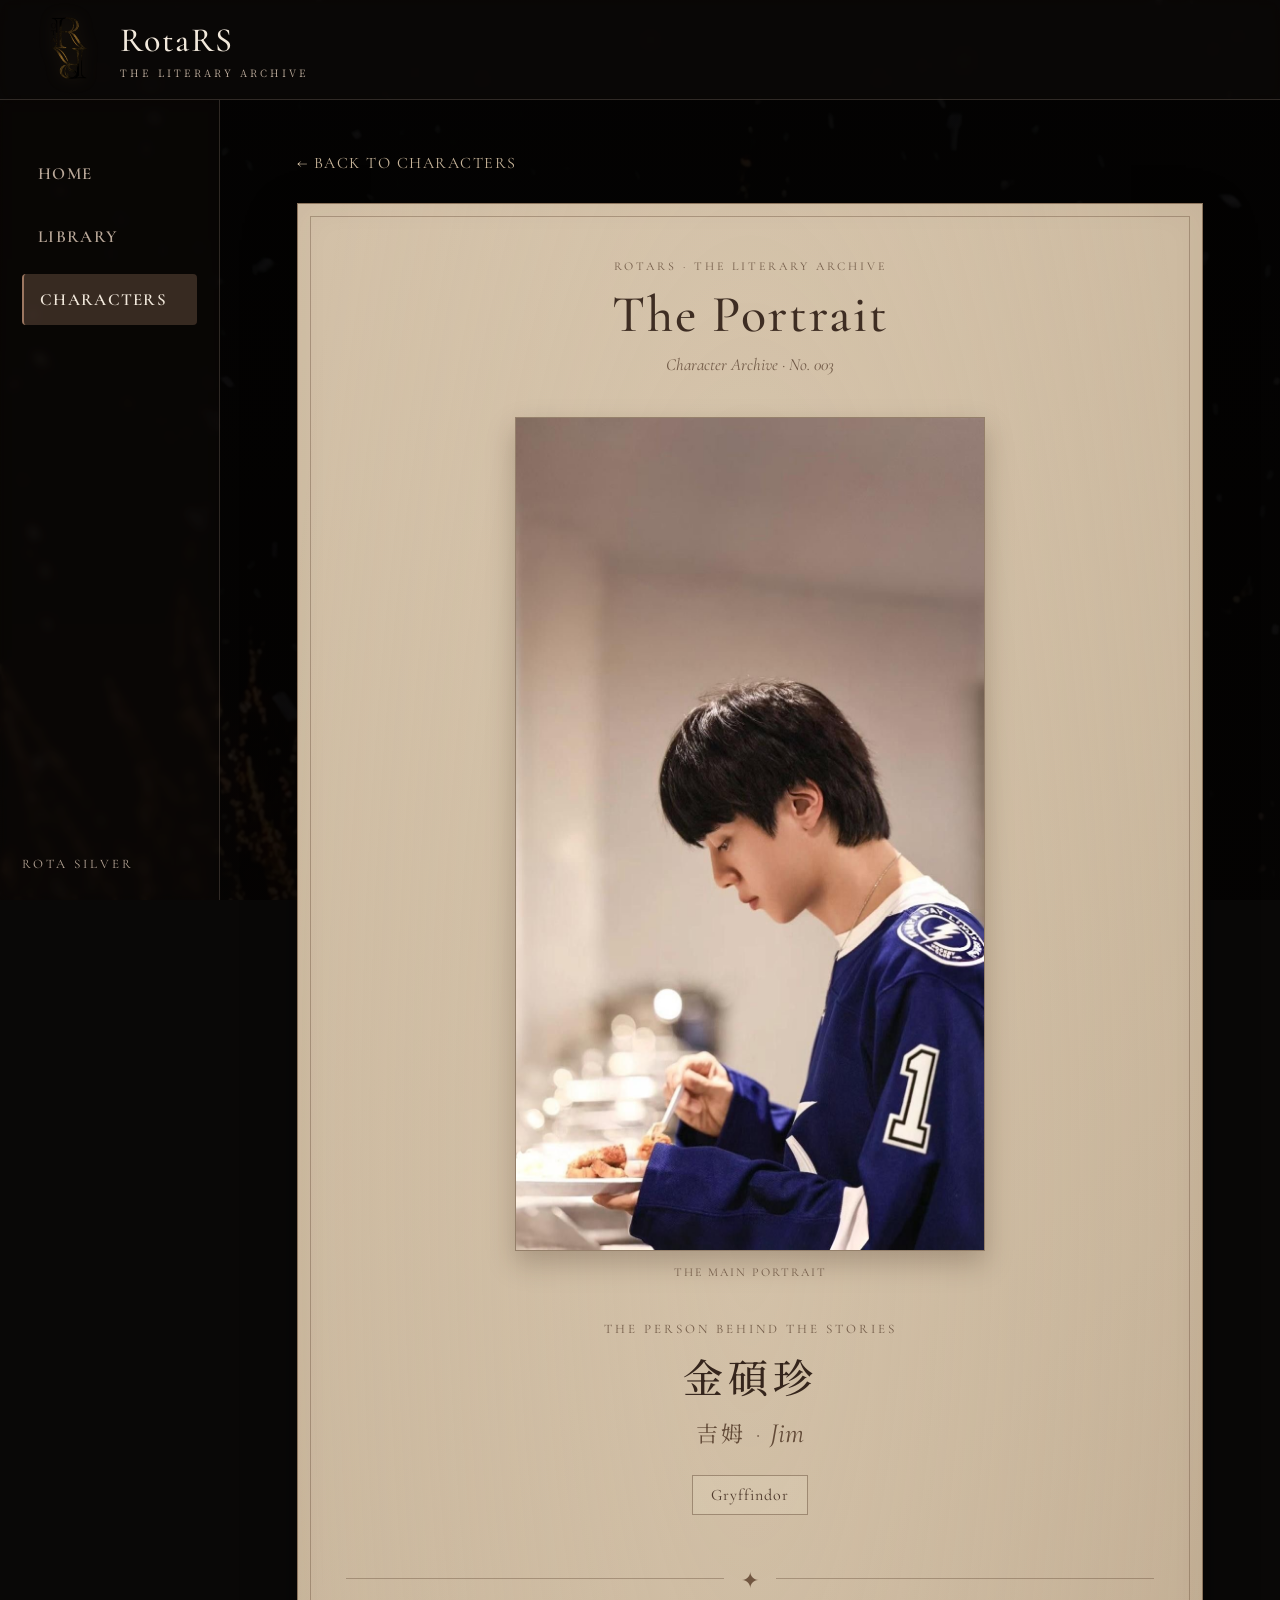
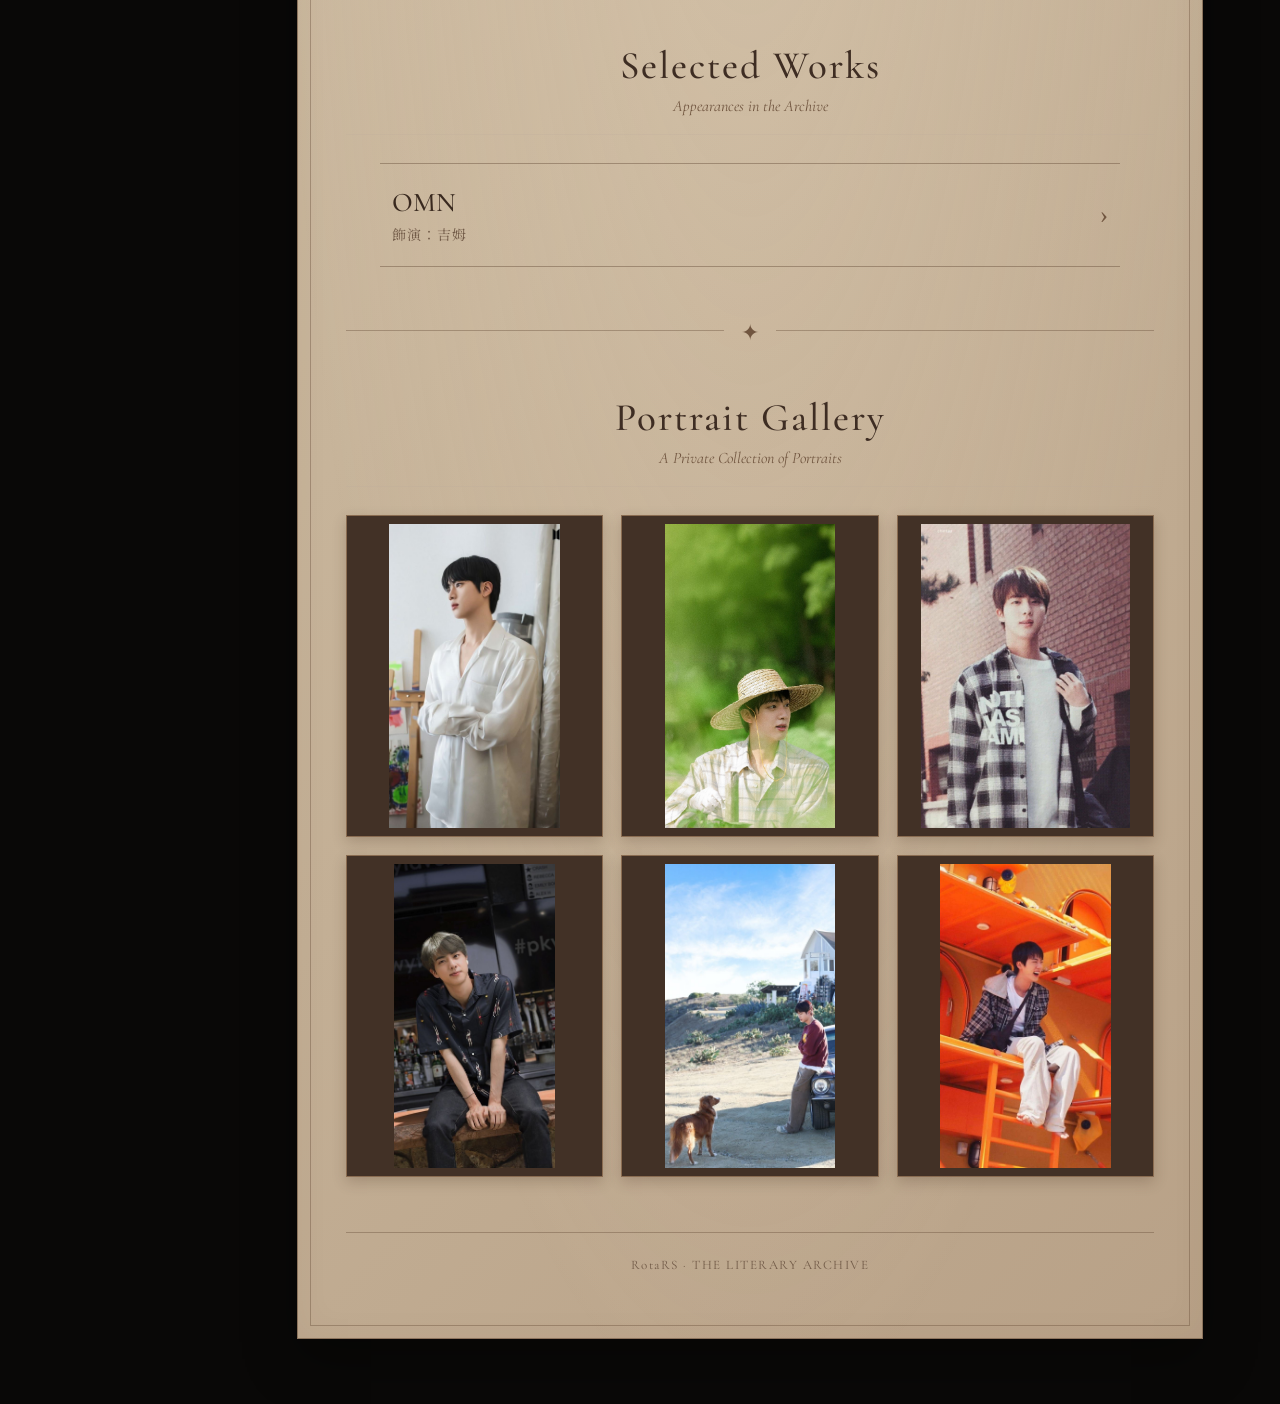
==== commit a519dfdf: "Update character-03.html" ====
--- a/character-03.html
+++ b/character-03.html
@@ -491,7 +491,6 @@
         <a href="characters.html" class="nav-link active">
           CHARACTERS
         </a>
-        <span class="nav-link nav-disabled">CONTINUE READING</span>
       </nav>
       <div class="sidebar-footer">ROTA SILVER</div>
     </aside>
@@ -515,10 +514,7 @@
           </span>
         </div>
 
-        <!-- =====================================
-             ★ 主照片
-             修改 src 可更換主照片
-        ===================================== -->
+        <!-- 主照片 -->
         <figure class="hero-portrait">
           <img
             src="images/IMG_1520.jpeg"
@@ -529,9 +525,7 @@
           </figcaption>
         </figure>
 
-        <!-- =====================================
-             ★ 人物姓名與角色身分
-        ===================================== -->
+        <!-- 人物姓名與角色身分 -->
         <section class="identity">
           <p class="identity-label">
             THE PERSON BEHIND THE STORIES
@@ -557,10 +551,7 @@
 
         <div class="ornament-divider"><span>✦</span></div>
 
-        <!-- =====================================
-             ★ 出演劇本
-             OMN 已設定未來作品頁連結
-        ===================================== -->
+        <!-- 出演劇本 -->
         <section class="works-section">
           <div class="section-heading">
             <h2>Selected Works</h2>
@@ -569,16 +560,8 @@
 
           <div class="works-list">
 
-            <!-- =================================
-                 ★ 劇本 01：OMN
-
-                 href="novel-omn.html"
-                 是未來 OMN 作品專頁。
-
-                 目前該檔案尚未建立，
-                 所以點擊會暫時找不到頁面。
-            ================================= -->
-            <a href="novel-omn.html" class="work-item">
+            <!-- 作品 01：OMN -->
+            <a href="novels/omn/novel-omn.html" class="work-item">
               <div class="work-info">
                 <span class="work-title">OMN</span>
                 <span class="work-role">飾演：吉姆</span>
@@ -612,7 +595,7 @@
                  ★ 修改三個地方：
 
                  1. href="新劇本頁.html"
-                    改成作品頁的檔案名稱。
+                    改成作品頁的檔案名稱或路徑。
 
                  2. 新劇本名稱
                     改成作品標題。
@@ -631,9 +614,7 @@
 
         <div class="ornament-divider"><span>✦</span></div>
 
-        <!-- =====================================
-             ★ 其他照片相冊
-        ===================================== -->
+        <!-- 其他照片相冊 -->
         <section class="gallery-section">
           <div class="section-heading">
             <h2>Portrait Gallery</h2>
